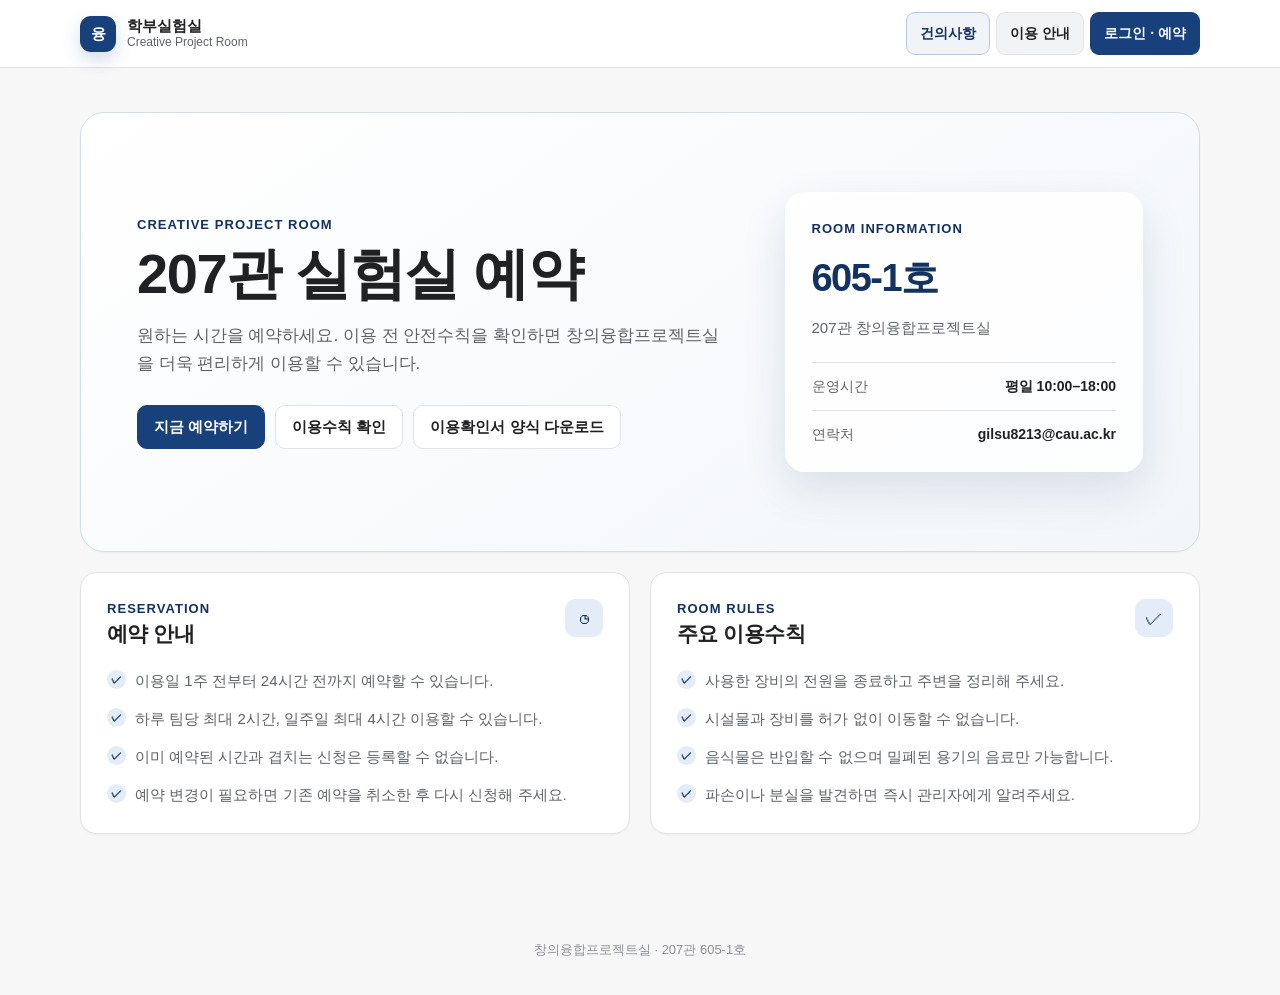
==== index.html @ c6a3b2b0 "Update index.html" ====
<!DOCTYPE html>
<html lang="ko">
<head>
  <meta charset="UTF-8">
  <meta name="viewport" content="width=device-width, initial-scale=1.0">
  <meta
    name="description"
    content="창의융합프로젝트실 이용 안내와 온라인 예약 서비스"
  >
  <title>창의융합프로젝트실</title>
  <link rel="stylesheet" href="./styles/style.css?v=20260811-graduate-room-selection">
</head>
<body>
  <header class="app-header">
    <a class="brand" href="./index.html" aria-label="학부실험실 홈">
      <span class="brand-mark" aria-hidden="true">융</span>
      <span class="brand-copy">
        <strong>학부실험실</strong>
        <small>Creative Project Room</small>
      </span>
    </a>

    <nav class="app-nav" aria-label="주요 메뉴">
      <a class="nav-suggestion" href="./suggestions.html">건의사항</a>
      <a href="./index.html" aria-current="page">이용 안내</a>
      <a class="nav-primary" href="./login.html">로그인 · 예약</a>
    </nav>
  </header>

  <main class="container">
    <section class="hero">
      <div class="hero-copy">
        <p class="eyebrow">Creative Project Room</p>
        <h1>207관 실험실 예약</h1>
        <p>
          원하는 시간을 예약하세요. 이용 전 안전수칙을 확인하면
          창의융합프로젝트실을 더욱 편리하게 이용할 수 있습니다.
        </p>

        <div class="hero-actions">
          <a class="button" href="./login.html">지금 예약하기</a>
          <a class="button button-secondary" href="#rules">이용수칙 확인</a>
          <a
            class="button button-secondary"
            href="./forms/창의융합프로젝트실_이용확인서.hwp"
            download="창의융합프로젝트실_이용확인서.hwp"
          >이용확인서 양식 다운로드</a>
        </div>
      </div>

      <aside class="room-panel" aria-label="호실 요약 정보">
        <p class="eyebrow">Room information</p>
        <div class="room-number">605-1호</div>
        <p class="muted">207관 창의융합프로젝트실</p>

        <div class="room-facts">
          <div class="room-fact">
            <span>운영시간</span>
            <strong>평일 10:00–18:00</strong>
          </div>
          <div class="room-fact">
            <span>연락처</span>
            <strong>gilsu8213@cau.ac.kr</strong>
          </div>
        </div>
      </aside>
    </section>

    <div class="info-grid" id="rules">
      <section class="card">
        <div class="card-header">
          <div>
            <p class="eyebrow">Reservation</p>
            <h2>예약 안내</h2>
          </div>
          <span class="icon-box" aria-hidden="true">◷</span>
        </div>

        <ul class="rule-list">
          <li>이용일 1주 전부터 24시간 전까지 예약할 수 있습니다.</li>
          <li>하루 팀당 최대 2시간, 일주일 최대 4시간 이용할 수 있습니다.</li>
          <li>이미 예약된 시간과 겹치는 신청은 등록할 수 없습니다.</li>
          <li>예약 변경이 필요하면 기존 예약을 취소한 후 다시 신청해 주세요.</li>
        </ul>
      </section>

      <section class="card">
        <div class="card-header">
          <div>
            <p class="eyebrow">Room rules</p>
            <h2>주요 이용수칙</h2>
          </div>
          <span class="icon-box" aria-hidden="true">✓</span>
        </div>

        <ul class="rule-list">
          <li>사용한 장비의 전원을 종료하고 주변을 정리해 주세요.</li>
          <li>시설물과 장비를 허가 없이 이동할 수 없습니다.</li>
          <li>음식물은 반입할 수 없으며 밀폐된 용기의 음료만 가능합니다.</li>
          <li>파손이나 분실을 발견하면 즉시 관리자에게 알려주세요.</li>
        </ul>
      </section>
    </div>
  </main>

  <footer class="footer-note">
    창의융합프로젝트실 · 207관 605-1호
  </footer>
</body>
</html>
---- styles/style.css ----
:root {
  color-scheme: light;
  --bg: #f7f7f8;
  --surface: #ffffff;
  --surface-soft: #f2f3f5;
  --surface-accent: #f0f4f9;
  --text: #202123;
  --text-soft: #5f6368;
  --text-faint: #8e9196;
  --border: #e2e3e5;
  --border-strong: #c9cbd0;
  --brand: #18407a;
  --brand-dark: #12325f;
  --brand-soft: #e3ecf7;
  --danger: #d92d20;
  --danger-dark: #b42318;
  --warning: #b54708;
  --warning-soft: #fff4e5;
  --success: #18407a;
  --success-soft: #e8eff7;
  --info: #175cd3;
  --info-soft: #eef4ff;
  --shadow-sm: 0 1px 2px rgba(16, 24, 40, 0.04);
  --shadow-md: 0 12px 32px rgba(16, 24, 40, 0.08);
  --radius-sm: 10px;
  --radius-md: 16px;
  --radius-lg: 24px;
}

* {
  box-sizing: border-box;
}

html {
  min-width: 320px;
  scroll-behavior: smooth;
}

body {
  min-height: 100vh;
  margin: 0;
  color: var(--text);
  background: var(--bg);
  font-family: Inter, Pretendard, -apple-system, BlinkMacSystemFont, "Segoe UI",
    Roboto, "Noto Sans KR", "Apple SD Gothic Neo", Arial, sans-serif;
  font-size: 15px;
  line-height: 1.6;
  -webkit-font-smoothing: antialiased;
}

a {
  color: inherit;
  text-decoration: none;
}

button,
input,
select,
textarea {
  font: inherit;
}

button,
.button {
  display: inline-flex;
  min-height: 44px;
  align-items: center;
  justify-content: center;
  gap: 8px;
  padding: 10px 16px;
  border: 1px solid var(--brand);
  border-radius: var(--radius-sm);
  color: #ffffff;
  background: var(--brand);
  font-weight: 700;
  line-height: 1.2;
  cursor: pointer;
  transition: background 160ms ease, border-color 160ms ease,
    box-shadow 160ms ease, transform 160ms ease;
}

button:hover,
.button:hover {
  border-color: var(--brand-dark);
  background: var(--brand-dark);
}

button:active,
.button:active {
  transform: translateY(1px);
}

button:focus-visible,
.button:focus-visible,
input:focus-visible,
select:focus-visible,
textarea:focus-visible,
a:focus-visible {
  outline: 3px solid rgba(24, 64, 122, 0.22);
  outline-offset: 2px;
}

button:disabled {
  opacity: 0.55;
  cursor: wait;
}

.button-secondary,
button.button-secondary,
.header-button {
  border-color: var(--border);
  color: var(--text);
  background: var(--surface);
}

.button-secondary:hover,
button.button-secondary:hover,
.header-button:hover {
  border-color: var(--border-strong);
  color: var(--text);
  background: var(--surface-soft);
}

.danger-button,
button.danger-button,
.cancel-button {
  border-color: #f0b4ae;
  color: var(--danger-dark);
  background: #fff5f4;
}

.danger-button:hover,
button.danger-button:hover,
.cancel-button:hover {
  border-color: var(--danger);
  color: #ffffff;
  background: var(--danger);
}

h1,
h2,
h3,
h4,
p {
  margin-top: 0;
}

h1,
h2,
h3,
h4 {
  letter-spacing: -0.025em;
  line-height: 1.3;
}

h1 {
  margin-bottom: 10px;
  font-size: clamp(28px, 4vw, 42px);
}

h2 {
  margin-bottom: 8px;
  font-size: 21px;
}

h3 {
  margin-bottom: 8px;
  font-size: 17px;
}

h4 {
  margin-bottom: 10px;
  font-size: 15px;
}

.muted {
  color: var(--text-soft);
}

.eyebrow {
  margin-bottom: 8px;
  color: var(--brand-dark);
  font-size: 13px;
  font-weight: 800;
  letter-spacing: 0.08em;
  text-transform: uppercase;
}

.container {
  width: min(1120px, calc(100% - 40px));
  margin: 0 auto;
  padding: 44px 0 72px;
}

.app-header {
  position: sticky;
  z-index: 30;
  top: 0;
  display: flex;
  min-height: 68px;
  align-items: center;
  justify-content: space-between;
  gap: 24px;
  padding: 12px max(24px, calc((100% - 1120px) / 2));
  border-bottom: 1px solid rgba(226, 227, 229, 0.9);
  background: rgba(255, 255, 255, 0.92);
  backdrop-filter: blur(14px);
}

.brand {
  display: inline-flex;
  min-width: 0;
  align-items: center;
  gap: 11px;
}

.brand-mark {
  display: inline-flex;
  width: 36px;
  height: 36px;
  flex: 0 0 36px;
  align-items: center;
  justify-content: center;
  border-radius: 11px;
  color: #ffffff;
  background: var(--brand);
  font-size: 15px;
  font-weight: 900;
  box-shadow: 0 8px 18px rgba(24, 64, 122, 0.18);
}

.brand-copy {
  display: grid;
  line-height: 1.25;
}

.brand-copy strong {
  overflow: hidden;
  font-size: 15px;
  text-overflow: ellipsis;
  white-space: nowrap;
}

.brand-copy small {
  color: var(--text-soft);
  font-size: 12px;
}

.app-nav {
  display: flex;
  align-items: center;
  gap: 6px;
}

.app-nav a,
.app-nav button {
  min-height: 40px;
  padding: 9px 13px;
  border: 1px solid transparent;
  border-radius: 9px;
  color: var(--text-soft);
  background: transparent;
  font-size: 14px;
  font-weight: 700;
}

.app-nav a:hover,
.app-nav button:hover,
.app-nav a[aria-current="page"] {
  border-color: var(--border);
  color: var(--text);
  background: var(--surface-soft);
}

.app-nav .nav-suggestion {
  border-color: #b8c8dc;
  color: var(--brand-dark);
  background: var(--surface-accent);
}

.app-nav .nav-suggestion:hover {
  border-color: var(--brand);
  color: #ffffff;
  background: var(--brand);
}

.app-nav .nav-primary {
  border-color: var(--brand);
  color: #ffffff;
  background: var(--brand);
}

.app-nav .nav-primary:hover {
  border-color: var(--brand-dark);
  color: #ffffff;
  background: var(--brand-dark);
}

.page-heading {
  display: flex;
  align-items: end;
  justify-content: space-between;
  gap: 24px;
  margin-bottom: 28px;
}

.page-heading h1 {
  margin-bottom: 7px;
}

.page-heading p {
  max-width: 680px;
  margin-bottom: 0;
  color: var(--text-soft);
}

.card {
  padding: 26px;
  border: 1px solid var(--border);
  border-radius: var(--radius-md);
  background: var(--surface);
  box-shadow: var(--shadow-sm);
}

.card + .card {
  margin-top: 20px;
}

.card-header {
  display: flex;
  align-items: start;
  justify-content: space-between;
  gap: 16px;
  margin-bottom: 22px;
}

.card-header h2,
.card-header p {
  margin-bottom: 0;
}

.icon-box {
  display: inline-flex;
  width: 38px;
  height: 38px;
  flex: 0 0 38px;
  align-items: center;
  justify-content: center;
  border-radius: 11px;
  color: var(--brand-dark);
  background: var(--brand-soft);
  font-size: 18px;
}

form {
  display: grid;
  gap: 18px;
}

.form-grid {
  display: grid;
  grid-template-columns: repeat(2, minmax(0, 1fr));
  gap: 18px;
}

.field,
label {
  display: grid;
  gap: 7px;
  color: #34363a;
  font-size: 14px;
  font-weight: 700;
}

.field-full {
  grid-column: 1 / -1;
}

input,
select,
textarea {
  width: 100%;
  min-height: 46px;
  padding: 11px 13px;
  border: 1px solid var(--border-strong);
  border-radius: var(--radius-sm);
  color: var(--text);
  background: var(--surface);
  font-size: 15px;
  font-weight: 400;
  outline: none;
  transition: border-color 160ms ease, box-shadow 160ms ease;
}

input::placeholder,
textarea::placeholder {
  color: #a0a3a8;
}

input:hover,
select:hover,
textarea:hover {
  border-color: #aeb1b7;
}

input:focus,
select:focus,
textarea:focus {
  border-color: var(--brand);
  box-shadow: 0 0 0 3px rgba(24, 64, 122, 0.12);
}

input[aria-invalid="true"],
textarea[aria-invalid="true"] {
  border-color: #dc2626;
  box-shadow: 0 0 0 3px rgba(220, 38, 38, 0.1);
}

.professor-name-input {
  display: flex;
  overflow: hidden;
  width: min(100%, 225px);
  min-width: 0;
  border: 1px solid var(--border-strong);
  border-radius: var(--radius-sm);
  background: var(--surface);
  transition: border-color 160ms ease, box-shadow 160ms ease;
}

.professor-name-input:hover {
  border-color: #aeb1b7;
}

.professor-name-input:focus-within {
  border-color: var(--brand);
  box-shadow: 0 0 0 3px rgba(24, 64, 122, 0.12);
}

.professor-name-input input {
  flex: 1 1 88px;
  width: 88px;
  min-width: 0;
  border: 0;
  border-radius: 0;
  box-shadow: none;
}

.professor-name-input input:hover,
.professor-name-input input:focus {
  border-color: transparent;
  box-shadow: none;
}

.professor-name-suffix {
  display: inline-flex;
  flex: 0 0 auto;
  align-items: center;
  padding: 0 14px;
  border-left: 1px solid var(--border);
  color: var(--text-soft);
  background: var(--surface-soft);
  font-size: 14px;
  font-weight: 700;
  user-select: none;
}

.professor-name-input:has(input[aria-invalid="true"]) {
  border-color: #dc2626;
  box-shadow: 0 0 0 3px rgba(220, 38, 38, 0.1);
}

button[aria-invalid="true"],
.checkbox-label input[aria-invalid="true"] {
  outline: 2px solid #dc2626;
  outline-offset: 2px;
}

textarea {
  min-height: 110px;
  resize: vertical;
}

input[type="file"] {
  min-height: auto;
  padding: 8px;
  background: var(--surface-soft);
}

input[type="file"]::file-selector-button {
  margin-right: 10px;
  padding: 7px 11px;
  border: 1px solid var(--border);
  border-radius: 8px;
  color: var(--text);
  background: var(--surface);
  font-weight: 700;
  cursor: pointer;
}

.checkbox-label {
  display: flex;
  align-items: flex-start;
  gap: 10px;
  padding: 13px 14px;
  border: 1px solid var(--border);
  border-radius: var(--radius-sm);
  color: var(--text-soft);
  background: var(--surface-soft);
  font-weight: 500;
}

.checkbox-label input {
  width: 18px;
  min-height: 18px;
  margin-top: 2px;
  accent-color: var(--brand);
}

.reservation-rules-notice {
  padding: 18px 20px;
  border: 1px solid #f1d3a8;
  border-radius: var(--radius-sm);
  background: #fffaf2;
}

.reservation-rules-heading {
  display: flex;
  align-items: flex-start;
  gap: 12px;
}

.reservation-rules-icon {
  display: inline-flex;
  width: 24px;
  height: 24px;
  flex: 0 0 24px;
  align-items: center;
  justify-content: center;
  border-radius: 50%;
  color: #ffffff;
  background: var(--warning);
  font-size: 14px;
  font-weight: 900;
  line-height: 1;
}

.reservation-rules-heading h3 {
  margin: 0;
  font-size: 16px;
}

.reservation-rules-heading p {
  margin: 2px 0 0;
  color: var(--text-soft);
  font-size: 13px;
}

.reservation-rules-list {
  display: grid;
  gap: 7px;
  margin: 14px 0 0;
  padding-left: 22px;
  color: var(--text-soft);
  font-size: 14px;
}

.reservation-rules-list li::marker {
  color: var(--warning);
}

.form-actions {
  display: flex;
  align-items: center;
  justify-content: flex-end;
  gap: 10px;
}

.form-actions button {
  min-width: 132px;
}

.headcount-fieldset {
  min-width: 0;
  margin: 0;
  padding: 0;
  border: 0;
}

.headcount-fieldset legend {
  padding: 0;
  color: #34363a;
  font-size: 14px;
  font-weight: 700;
}

.field-help {
  margin: 2px 0 0;
  color: var(--text-soft);
  font-size: 13px;
  font-weight: 400;
}

.reservation-calendar {
  position: relative;
}

.reservation-date-heading {
  display: flex;
  align-items: center;
  justify-content: flex-start;
  gap: 8px 16px;
  flex-wrap: wrap;
}

.calendar-status-legend {
  display: flex;
  align-items: center;
  gap: 12px;
  color: var(--text-soft);
  font-size: 11px;
  font-weight: 500;
}

.calendar-status-legend span {
  display: inline-flex;
  align-items: center;
  gap: 5px;
  white-space: nowrap;
}

.calendar-status-legend i {
  display: inline-block;
  width: 11px;
  height: 11px;
  border: 1px solid var(--border-strong);
  border-radius: 3px;
  background: #ffffff;
}

.calendar-status-legend i.selected {
  border-color: var(--brand);
  background: var(--brand);
}

.calendar-status-legend i.unavailable {
  border-color: #d7d9dc;
  background: #e8e9eb;
}

.calendar-input {
  display: flex;
  width: 100%;
  min-height: 46px;
  align-items: center;
  justify-content: space-between;
  padding: 11px 13px;
  border: 1px solid var(--border-strong);
  border-radius: var(--radius-sm);
  color: var(--text-faint) !important;
  background: #ffffff !important;
  box-shadow: none;
  font-size: 15px;
  font-weight: 400;
  text-align: left;
}

.calendar-input:hover,
.calendar-input[aria-expanded="true"] {
  border-color: var(--brand);
  color: var(--text) !important;
  background: #ffffff !important;
}

.calendar-input[aria-expanded="true"] {
  box-shadow: 0 0 0 3px rgba(24, 64, 122, 0.12);
}

.calendar-input.has-value,
.calendar-input.complete {
  color: var(--text) !important;
}

.room-fieldset {
  min-width: 0;
  margin: 0;
  padding: 0;
  border: 0;
}

.room-fieldset legend {
  padding: 0;
  color: #34363a;
  font-size: 14px;
  font-weight: 700;
}

.room-picker {
  display: grid;
  grid-template-columns: repeat(6, minmax(72px, 1fr));
  gap: 8px;
  margin-top: 8px;
}

.room-picker button {
  min-width: 0;
  min-height: 44px;
  padding: 9px 8px;
  border-color: var(--border-strong);
  color: var(--text-soft);
  background: var(--surface);
  font-size: 14px;
}

.room-picker button:hover {
  border-color: var(--brand);
  color: var(--brand-dark);
  background: var(--surface-accent);
}

.room-picker button.selected {
  border-color: var(--brand);
  color: #ffffff;
  background: var(--brand);
  box-shadow: 0 5px 14px rgba(24, 64, 122, 0.2);
}

.calendar-icon {
  display: block;
  width: 17px;
  height: 17px;
  flex: 0 0 17px;
  color: var(--text);
  fill: none;
  stroke: currentColor;
  stroke-linecap: round;
  stroke-linejoin: round;
  stroke-width: 1.8;
}

.calendar-popover {
  position: absolute;
  z-index: 40;
  top: calc(100% + 6px);
  left: 0;
  width: min(320px, calc(100vw - 56px));
  padding: 14px;
  border: 1px solid var(--border-strong);
  border-radius: 12px;
  background: #ffffff;
  box-shadow: var(--shadow-md);
}

.calendar-popover[hidden] {
  display: none;
}

.calendar-header {
  display: grid;
  grid-template-columns: 34px minmax(0, 1fr) 34px;
  align-items: center;
  gap: 8px;
  margin-bottom: 10px;
}

.calendar-header strong {
  color: var(--text);
  text-align: center;
  font-size: 14px;
}

.calendar-header button {
  min-width: 34px;
  min-height: 34px;
  padding: 0;
  border-color: transparent;
  color: var(--text) !important;
  background: #ffffff !important;
  box-shadow: none;
  font-size: 22px;
}

.calendar-header button:not(:disabled):hover {
  border-color: var(--border);
  background: var(--surface-soft) !important;
}

.calendar-header button:disabled {
  color: #c3c5c9 !important;
  background: #ffffff !important;
  cursor: not-allowed;
  opacity: 1;
}

.calendar-weekdays,
.calendar-days {
  display: grid;
  grid-template-columns: repeat(7, minmax(0, 1fr));
  gap: 4px;
}

.calendar-weekdays {
  margin-bottom: 5px;
}

.calendar-weekdays span {
  color: var(--text-soft);
  text-align: center;
  font-size: 12px;
  font-weight: 700;
}

.calendar-weekdays span:first-child,
.calendar-weekdays span:last-child {
  color: #9a9da2;
}

.calendar-day,
.calendar-day-empty {
  min-width: 0;
  min-height: 34px;
}

.calendar-day {
  padding: 0;
  border-color: transparent;
  border-radius: 8px;
  color: var(--text) !important;
  background: #ffffff !important;
  box-shadow: none;
  font-size: 13px;
  font-weight: 600;
}

.calendar-day:not(:disabled):hover {
  border-color: var(--brand);
  color: var(--brand-dark) !important;
  background: var(--surface-accent) !important;
}

.calendar-day.selected,
.calendar-day.in-range {
  border-color: var(--brand);
  color: #ffffff !important;
  background: var(--brand) !important;
}

.calendar-day.range-start,
.calendar-day.range-end {
  border-color: var(--brand-dark);
  box-shadow: inset 0 0 0 1px rgba(255, 255, 255, 0.72);
}

.calendar-day:disabled,
.calendar-day.weekend,
.calendar-day.outside-range {
  border-color: transparent;
  color: #a9acb1 !important;
  background: #eceef0 !important;
  cursor: not-allowed;
  opacity: 1;
  transform: none;
}

.headcount-picker {
  display: grid;
  grid-template-columns: repeat(10, minmax(48px, 1fr));
  gap: 8px;
  margin-top: 8px;
}

.headcount-picker button {
  min-width: 0;
  min-height: 44px;
  padding: 9px 6px;
  border-color: var(--border-strong);
  color: var(--text-soft);
  background: var(--surface);
  font-size: 14px;
}

.headcount-picker button:hover {
  border-color: var(--brand);
  color: var(--brand-dark);
  background: var(--surface-accent);
}

.headcount-picker button.selected {
  border-color: var(--brand);
  color: #ffffff;
  background: var(--brand);
  box-shadow: 0 5px 14px rgba(24, 64, 122, 0.2);
}

.participants-section {
  padding: 20px;
  border: 1px solid #d3deeb;
  border-radius: 14px;
  background: #f7f9fc;
}

.participants-section[hidden] {
  display: none;
}

.participants-heading {
  display: flex;
  align-items: flex-start;
  justify-content: space-between;
  gap: 16px;
}

.participants-heading h3,
.participants-heading p {
  margin-bottom: 0;
}

.participant-fields {
  display: grid;
  gap: 12px;
  margin-top: 16px;
}

.participant-card {
  display: grid;
  grid-template-columns: 46px minmax(0, 1fr);
  align-items: center;
  gap: 14px;
  padding: 15px;
  border: 1px solid var(--border);
  border-radius: 12px;
  background: var(--surface);
}

.participant-number {
  display: inline-flex;
  width: 40px;
  height: 40px;
  align-items: center;
  justify-content: center;
  border-radius: 50%;
  color: var(--brand-dark);
  background: var(--brand-soft);
  font-size: 13px;
  font-weight: 900;
}

.participant-primary-info {
  display: grid;
  grid-template-columns: repeat(3, minmax(0, 1fr));
  gap: 8px 18px;
}

.participant-primary-info span {
  display: block;
  color: var(--text-faint);
  font-size: 12px;
}

.participant-primary-info strong {
  display: block;
  color: var(--text);
  font-size: 14px;
}

.participant-inputs {
  display: grid;
  grid-template-columns: repeat(3, minmax(0, 1fr));
  gap: 12px;
}

.participant-inputs label {
  font-size: 13px;
}

.participant-inputs input {
  min-height: 42px;
  font-size: 14px;
}

.time-slot-fieldset {
  min-width: 0;
  margin: 0;
  padding: 0;
  border: 0;
}

.time-slot-fieldset legend {
  padding: 0;
  color: #34363a;
  font-size: 14px;
  font-weight: 700;
}

.time-slot-legend {
  display: flex;
  flex-wrap: wrap;
  gap: 14px;
  margin: 12px 0;
  color: var(--text-soft);
  font-size: 12px;
  font-weight: 500;
}

.time-slot-legend span {
  display: inline-flex;
  align-items: center;
  gap: 6px;
}

.time-slot-legend i {
  display: inline-block;
  width: 11px;
  height: 11px;
  border: 1px solid var(--border-strong);
  border-radius: 3px;
  background: var(--surface);
}

.time-slot-legend i.selected {
  border-color: var(--brand);
  background: var(--brand);
}

.time-slot-legend i.unavailable {
  border-color: #d0d2d6;
  background: #dfe1e4;
}

.reservation-date-fieldset {
  min-width: 0;
  margin: 0;
  padding: 0;
  border: 0;
}

.reservation-date-fieldset legend {
  padding: 0;
  color: #34363a;
  font-size: 14px;
  font-weight: 700;
}

.reservation-date-picker {
  display: grid;
  grid-template-columns: repeat(7, minmax(72px, 1fr));
  gap: 8px;
  margin-top: 8px;
}

.time-choice-columns {
  display: grid;
  grid-template-columns: repeat(2, minmax(0, 1fr));
  gap: 20px;
}

.time-choice-group {
  min-width: 0;
}

.time-choice-group h3 {
  margin: 0;
  color: var(--text);
  font-size: 14px;
  font-weight: 800;
}

.time-choice-picker {
  display: grid;
  grid-template-columns: repeat(4, minmax(48px, 1fr));
  gap: 8px;
  margin-top: 8px;
}

.reservation-date-picker button,
.time-choice-picker button {
  min-width: 0;
  min-height: 44px;
  padding: 9px 6px;
  border-color: var(--border-strong);
  color: var(--text-soft) !important;
  background: #ffffff !important;
  font-size: 14px;
}

.reservation-date-picker button span,
.time-choice-picker button span {
  font-size: 14px;
  font-weight: 700;
  white-space: nowrap;
}

.reservation-date-picker button small {
  display: block;
  margin-top: 2px;
  color: var(--text-faint);
  font-size: 11px;
  font-weight: 500;
}

.reservation-date-picker button:not(:disabled):hover,
.time-choice-picker button:not(:disabled):hover {
  border-color: var(--brand);
  color: var(--brand-dark) !important;
  background: var(--surface-accent) !important;
}

.reservation-date-picker button.selected,
.time-choice-picker button.selected {
  border-color: var(--brand);
  color: #ffffff !important;
  background: var(--brand) !important;
  box-shadow: 0 5px 14px rgba(24, 64, 122, 0.2);
}

.reservation-date-picker button.selected small {
  color: rgba(255, 255, 255, 0.82);
}

.reservation-date-picker button:disabled,
.time-choice-picker button:disabled {
  border-color: #d7d9dc;
  color: #8b8e93 !important;
  background: #e8e9eb !important;
  box-shadow: none;
  cursor: not-allowed;
  opacity: 1;
  transform: none;
}

.reservation-date-picker button:disabled small {
  color: #92959a;
}

.final-time-summary {
  display: flex;
  align-items: center;
  justify-content: space-between;
  gap: 16px;
  margin-top: 16px;
  padding: 13px 15px;
  border: 1px solid var(--border);
  border-radius: 10px;
  color: var(--text-soft);
  background: var(--surface-soft);
  font-size: 14px;
}

.final-time-summary strong {
  color: var(--text);
  text-align: right;
}

.final-time-summary.complete {
  border-color: #bccbdd;
  background: var(--brand-soft);
}

.final-time-summary.complete strong {
  color: var(--brand-dark);
}

.time-slot-message {
  min-height: 22px;
  margin: 10px 0 0;
  color: var(--text-soft);
  font-size: 13px;
  font-weight: 500;
}

.time-slot-message.success {
  color: var(--success);
}

.time-slot-message.error {
  color: var(--danger-dark);
}

.form-message,
[id$="-message"] {
  min-height: 24px;
  margin: 14px 0 0;
  color: var(--text-soft);
  font-size: 14px;
}

.form-message.success,
[id$="-message"].success {
  color: var(--success);
}

.form-message.error,
[id$="-message"].error,
.error-message {
  color: var(--danger-dark);
}

.message {
  padding: 13px 15px;
  margin-bottom: 20px;
  border: 1px solid #c7d7fe;
  border-radius: var(--radius-sm);
  color: var(--info);
  background: var(--info-soft);
}

.message:empty {
  display: none;
}

.message.error-message {
  border-color: #fecdca;
  background: #fff4f3;
}

/* Login */
.auth-page {
  display: grid;
  min-height: 100vh;
  place-items: center;
  padding: 28px;
  background:
    radial-gradient(circle at 15% 15%, rgba(24, 64, 122, 0.11), transparent 28%),
    radial-gradient(circle at 85% 85%, rgba(24, 64, 122, 0.08), transparent 30%),
    var(--bg);
}

.auth-shell {
  display: grid;
  width: min(960px, 100%);
  min-height: 660px;
  grid-template-columns: minmax(0, 0.92fr) minmax(420px, 1.08fr);
  overflow: hidden;
  border: 1px solid var(--border);
  border-radius: var(--radius-lg);
  background: var(--surface);
  box-shadow: var(--shadow-md);
}

.auth-intro {
  display: flex;
  flex-direction: column;
  justify-content: space-between;
  padding: 44px;
  color: #ffffff;
  background: linear-gradient(145deg, #12325f, #18407a 62%, #3d6fa8);
}

.auth-intro .brand-mark {
  color: var(--brand-dark);
  background: #ffffff;
}

.auth-intro .brand-copy small {
  color: rgba(255, 255, 255, 0.76);
}

.auth-intro-copy h1 {
  max-width: 420px;
  margin-bottom: 16px;
  font-size: clamp(30px, 4vw, 44px);
}

.auth-intro-copy p {
  max-width: 410px;
  margin-bottom: 0;
  color: rgba(255, 255, 255, 0.82);
  font-size: 16px;
}

.auth-note {
  margin-bottom: 0;
  color: rgba(255, 255, 255, 0.76);
  font-size: 13px;
}

.auth-card {
  display: flex;
  min-width: 0;
  flex-direction: column;
  justify-content: center;
  padding: 44px;
}

.auth-tabs {
  display: grid;
  grid-template-columns: repeat(2, 1fr);
  gap: 4px;
  margin-bottom: 28px;
  padding: 4px;
  border-radius: 12px;
  background: var(--surface-soft);
}

.auth-tab {
  min-height: 40px;
  border-color: transparent;
  color: var(--text-soft);
  background: transparent;
}

.auth-tab:hover {
  border-color: transparent;
  color: var(--text);
  background: rgba(255, 255, 255, 0.7);
}

.auth-tab.active {
  border-color: var(--border);
  color: var(--text);
  background: var(--surface);
  box-shadow: var(--shadow-sm);
}

.auth-panel[hidden] {
  display: none;
}

.auth-panel h2 {
  margin-bottom: 5px;
  font-size: 25px;
}

.auth-panel > p {
  margin-bottom: 24px;
  color: var(--text-soft);
}

.auth-panel form button[type="submit"] {
  width: 100%;
  margin-top: 4px;
}

/* Home */
.hero {
  display: grid;
  min-height: 440px;
  grid-template-columns: minmax(0, 1.25fr) minmax(300px, 0.75fr);
  align-items: center;
  gap: 50px;
  padding: 56px;
  overflow: hidden;
  border: 1px solid #d3deeb;
  border-radius: var(--radius-lg);
  background: linear-gradient(145deg, #ffffff 0%, #f2f6fa 100%);
  box-shadow: var(--shadow-sm);
}

.hero h1 {
  max-width: none;
  margin-bottom: 18px;
  font-size: clamp(36px, 5.3vw, 56px);
  line-height: 1.08;
  white-space: nowrap;
}

.hero-copy > p:not(.eyebrow) {
  max-width: 620px;
  margin-bottom: 28px;
  color: var(--text-soft);
  font-size: 17px;
}

.hero-actions {
  display: flex;
  flex-wrap: wrap;
  gap: 10px;
}

.room-panel {
  padding: 26px;
  border: 1px solid rgba(255, 255, 255, 0.9);
  border-radius: 20px;
  background: rgba(255, 255, 255, 0.82);
  box-shadow: 0 18px 45px rgba(18, 50, 95, 0.12);
}

.room-panel .room-number {
  margin-bottom: 8px;
  color: var(--brand-dark);
  font-size: 38px;
  font-weight: 900;
  letter-spacing: -0.04em;
}

.room-facts {
  display: grid;
  gap: 12px;
  margin-top: 22px;
}

.room-fact {
  display: flex;
  align-items: center;
  justify-content: space-between;
  gap: 16px;
  padding-top: 12px;
  border-top: 1px solid var(--border);
  color: var(--text-soft);
  font-size: 14px;
}

.room-fact strong {
  color: var(--text);
}

.info-grid {
  display: grid;
  grid-template-columns: repeat(2, minmax(0, 1fr));
  gap: 20px;
  margin-top: 20px;
}

.info-grid > .card {
  height: 100%;
}

.info-grid > .card + .card {
  margin-top: 0;
}

.rule-list {
  display: grid;
  gap: 14px;
  margin: 22px 0 0;
  padding: 0;
  list-style: none;
}

.rule-list li {
  position: relative;
  padding-left: 28px;
  color: var(--text-soft);
}

.rule-list li::before {
  position: absolute;
  top: 1px;
  left: 0;
  display: inline-flex;
  width: 19px;
  height: 19px;
  align-items: center;
  justify-content: center;
  border-radius: 50%;
  color: var(--brand-dark);
  background: var(--brand-soft);
  content: "✓";
  font-size: 11px;
  font-weight: 900;
}

/* Reservation */
.reservation-layout {
  display: grid;
  grid-template-columns: minmax(0, 1fr);
  align-items: start;
}

.sidebar-stack {
  position: sticky;
  top: 92px;
}

.sidebar-stack .card {
  padding: 22px;
}

.sidebar-stack form {
  gap: 12px;
}

.sidebar-stack button {
  width: 100%;
}

#booked-slots {
  display: grid;
  gap: 10px;
  margin-top: 16px;
}

#booked-slots > p,
.booked-slot {
  margin: 0;
  padding: 11px 12px;
  border: 1px solid var(--border);
  border-radius: 10px;
  color: var(--text-soft);
  background: var(--surface-soft);
  font-size: 13px;
}

.booked-slot strong,
.booked-slot span {
  display: block;
}

.booked-slot strong {
  color: var(--text);
}

.form-card {
  padding: 32px;
}

/* My reservations */
#reservation-list {
  display: grid;
  gap: 20px;
}

#reservation-list .card + .card {
  margin-top: 0;
}

.reservation-card {
  padding: 28px;
}

.reservation-heading {
  display: flex;
  align-items: flex-start;
  justify-content: space-between;
  gap: 16px;
  padding-bottom: 18px;
  border-bottom: 1px solid var(--border);
}

.reservation-heading h2,
.reservation-heading h3,
.reservation-heading p {
  margin-bottom: 0;
}

.reservation-status-group {
  display: flex;
  flex-wrap: wrap;
  justify-content: flex-end;
  gap: 7px;
}

.reservation-meta {
  display: grid;
  grid-template-columns: repeat(4, minmax(0, 1fr));
  gap: 12px;
  margin: 18px 0;
}

.meta-item {
  padding: 13px;
  border-radius: 11px;
  background: var(--surface-soft);
}

.meta-item span {
  display: block;
  margin-bottom: 3px;
  color: var(--text-faint);
  font-size: 12px;
}

.meta-item strong {
  display: block;
  overflow-wrap: anywhere;
  font-size: 14px;
}

.workflow-grid {
  display: grid;
  grid-template-columns: repeat(3, minmax(0, 1fr));
  gap: 14px;
  margin-top: 22px;
}

.workflow-panel {
  padding: 18px;
  border: 1px solid var(--border);
  border-radius: 13px;
  background: #fcfcfd;
}

.workflow-panel h3 {
  margin-bottom: 4px;
}

.workflow-panel > p {
  margin-bottom: 14px;
  color: var(--text-soft);
  font-size: 13px;
}

.workflow-panel form {
  gap: 10px;
}

.workflow-panel input,
.workflow-panel textarea {
  min-height: 42px;
  font-size: 14px;
}

.workflow-panel textarea {
  min-height: 75px;
}

.workflow-panel button {
  width: 100%;
}

.participant-upload-list {
  display: grid;
  gap: 10px;
  margin-top: 12px;
}

.participant-upload-row {
  display: grid;
  gap: 10px;
  padding: 12px;
  border: 1px solid var(--border);
  border-radius: 10px;
  background: var(--surface);
}

.participant-upload-name {
  display: flex;
  align-items: center;
  justify-content: space-between;
  gap: 10px;
}

.participant-upload-name span {
  color: var(--text-soft);
  font-size: 12px;
}

.participant-upload-row form {
  gap: 8px;
}

.workflow-state-note,
.workflow-status-description,
.workflow-review-note {
  display: block;
  padding: 10px 11px;
  border-radius: 9px;
  color: var(--text-soft);
  background: var(--surface-soft);
  font-size: 12px;
}

.workflow-review-note {
  color: var(--danger-dark);
  background: #fff4f3;
}

.reservation-actions {
  display: flex;
  justify-content: flex-end;
}

/* Suggestions */
.suggestion-layout {
  display: grid;
  grid-template-columns: minmax(280px, 0.8fr) minmax(0, 1.45fr);
  align-items: start;
  gap: 20px;
}

.suggestion-form-card {
  position: sticky;
  top: 92px;
}

.suggestion-form-card textarea {
  min-height: 210px;
}

.suggestion-form-card .optional {
  color: var(--text-faint);
  font-size: 12px;
  font-weight: 600;
}

.suggestion-login-prompt {
  display: grid;
  justify-items: start;
  gap: 8px;
  padding: 20px;
  border: 1px solid #d3deeb;
  border-radius: 13px;
  background: var(--surface-accent);
}

.suggestion-login-prompt[hidden] {
  display: none;
}

.suggestion-login-prompt p {
  margin: 0 0 8px;
  color: var(--text-soft);
  font-size: 13px;
}

.suggestion-list-card {
  min-width: 0;
}

.suggestion-list-heading {
  display: flex;
  align-items: flex-start;
  justify-content: space-between;
  gap: 18px;
  padding-bottom: 20px;
  border-bottom: 1px solid var(--border);
}

.suggestion-list-heading h2,
.suggestion-list-heading p {
  margin-bottom: 0;
}

.suggestion-list-actions {
  display: flex;
  align-items: center;
  gap: 8px;
}

.suggestion-refresh-button {
  min-height: 36px;
  padding: 7px 11px;
  font-size: 12px;
}

.suggestion-list {
  display: grid;
  gap: 12px;
  padding-top: 20px;
}

.suggestion-post {
  padding: 20px;
  border: 1px solid var(--border);
  border-radius: 13px;
  background: var(--surface);
  transition: border-color 160ms ease, box-shadow 160ms ease;
}

.suggestion-post:hover {
  border-color: #cad6e4;
  box-shadow: var(--shadow-sm);
}

.suggestion-post-header {
  display: flex;
  align-items: flex-start;
  justify-content: space-between;
  gap: 14px;
}

.suggestion-post-header h3 {
  overflow-wrap: anywhere;
  margin-bottom: 5px;
  font-size: 17px;
}

.suggestion-post-header p {
  display: flex;
  flex-wrap: wrap;
  gap: 5px;
  margin: 0;
  color: var(--text-faint);
  font-size: 12px;
}

.suggestion-owner-badge {
  padding: 1px 6px;
  border-radius: 999px;
  color: var(--brand-dark);
  background: var(--brand-soft);
  font-weight: 800;
}

.suggestion-image-preview,
.suggestion-post-images {
  display: grid;
  grid-template-columns: repeat(3, minmax(0, 1fr));
  gap: 9px;
}

.suggestion-image-preview[hidden] {
  display: none;
}

.suggestion-image-preview {
  margin-bottom: 18px;
}

.suggestion-image-preview-item {
  min-width: 0;
  margin: 0;
}

.suggestion-image-preview-item img,
.suggestion-post-images img {
  display: block;
  width: 100%;
  aspect-ratio: 4 / 3;
  border: 1px solid var(--border);
  border-radius: 9px;
  background: var(--surface-soft);
  object-fit: cover;
}

.suggestion-image-preview-item figcaption {
  overflow: hidden;
  margin-top: 5px;
  color: var(--text-faint);
  font-size: 11px;
  text-overflow: ellipsis;
  white-space: nowrap;
}

.suggestion-post-images {
  margin-top: 12px;
}

.suggestion-post-images a {
  overflow: hidden;
  border-radius: 9px;
}

.suggestion-post-images a:hover img {
  border-color: var(--brand);
  filter: brightness(0.96);
}

.suggestion-image-error {
  margin: 12px 0 0;
  padding: 10px 12px;
  border-radius: 9px;
  color: var(--danger-dark);
  background: #fff4f3;
  font-size: 12px;
}

.suggestion-post-content {
  overflow-wrap: anywhere;
  margin: 16px 0 0;
  padding-top: 16px;
  border-top: 1px solid var(--border);
  color: var(--text-soft);
  line-height: 1.75;
  white-space: pre-wrap;
}

.suggestion-post-private {
  display: flex;
  align-items: center;
  gap: 7px;
  margin: 16px 0 0;
  padding: 13px 14px;
  border-top: 1px solid var(--border);
  border-radius: 0 0 9px 9px;
  color: var(--text-faint);
  background: var(--surface-soft);
  font-size: 13px;
  font-weight: 600;
}

.suggestion-delete-button {
  min-height: 34px;
  padding: 6px 10px;
  border-color: #f0b4ae;
  color: var(--danger-dark);
  background: #fff5f4;
  font-size: 12px;
}

.suggestion-delete-button:hover {
  border-color: var(--danger);
  color: #ffffff;
  background: var(--danger);
}

.suggestion-empty {
  display: grid;
  justify-items: center;
  gap: 5px;
  padding: 48px 20px;
  border: 1px dashed var(--border-strong);
  border-radius: 13px;
  color: var(--text-soft);
  background: var(--surface-soft);
  text-align: center;
}

.suggestion-empty > span {
  display: inline-flex;
  width: 42px;
  height: 42px;
  align-items: center;
  justify-content: center;
  margin-bottom: 5px;
  border-radius: 50%;
  color: var(--brand-dark);
  background: var(--brand-soft);
  font-size: 20px;
}

.suggestion-empty strong {
  color: var(--text);
}

.suggestion-empty p {
  margin: 0;
  font-size: 13px;
}

.suggestion-empty.is-error {
  border-color: #f0b4ae;
  color: var(--danger-dark);
  background: #fff5f4;
}

/* Admin */
.admin-calendar-card {
  overflow: hidden;
  padding: 0;
}

.admin-calendar-toolbar {
  display: flex;
  align-items: flex-end;
  justify-content: space-between;
  gap: 24px;
  padding: 26px;
  border-bottom: 1px solid var(--border);
}

.admin-calendar-toolbar h2,
.admin-calendar-toolbar p {
  margin-bottom: 0;
}

.admin-calendar-actions {
  display: flex;
  flex-wrap: wrap;
  align-items: center;
  justify-content: flex-end;
  gap: 10px;
}

.admin-calendar-actions > button,
.admin-calendar-navigation button {
  min-height: 40px;
  border-color: var(--border);
  color: var(--text);
  background: var(--surface);
}

.admin-calendar-actions > button:hover,
.admin-calendar-navigation button:hover {
  border-color: var(--border-strong);
  background: var(--surface-soft);
}

.admin-calendar-legend {
  display: inline-flex;
  align-items: center;
  gap: 7px;
  margin-right: 4px;
  color: var(--text-soft);
  font-size: 13px;
  font-weight: 700;
}

.admin-calendar-legend i {
  width: 9px;
  height: 9px;
  border-radius: 50%;
  background: var(--danger);
}

.admin-calendar-navigation {
  display: grid;
  grid-template-columns: 40px minmax(138px, auto) 40px;
  align-items: center;
  gap: 6px;
}

.admin-calendar-navigation button {
  padding: 8px;
  font-size: 22px;
}

.admin-calendar-navigation strong {
  text-align: center;
  font-size: 17px;
  white-space: nowrap;
}

.admin-calendar-scroll {
  width: 100%;
  overflow-x: auto;
}

.admin-calendar-grid {
  display: grid;
  min-width: 910px;
  grid-template-columns: repeat(7, minmax(130px, 1fr));
  background: var(--border);
  gap: 1px;
}

.admin-calendar-weekday {
  padding: 11px 8px;
  color: var(--text-soft);
  background: var(--surface-soft);
  text-align: center;
  font-size: 13px;
  font-weight: 800;
}

.admin-calendar-weekday.is-sunday {
  color: var(--danger);
}

.admin-calendar-weekday.is-saturday {
  color: var(--info);
}

.admin-calendar-day {
  min-width: 0;
  min-height: 170px;
  padding: 12px;
  background: var(--surface);
}

.admin-calendar-day.is-outside-month,
.admin-calendar-day.is-weekend {
  background: #fafafa;
}

.admin-calendar-day.is-today {
  box-shadow: inset 0 0 0 2px var(--brand);
}

.admin-calendar-date {
  display: flex;
  min-height: 27px;
  align-items: center;
  justify-content: space-between;
  gap: 8px;
  margin-bottom: 8px;
  font-size: 14px;
  font-weight: 850;
}

.admin-calendar-date small {
  padding: 2px 7px;
  border-radius: 999px;
  color: var(--brand-dark);
  background: var(--brand-soft);
  font-size: 10px;
}

.admin-calendar-day.is-weekend .admin-calendar-date {
  color: var(--text-faint);
}

.calendar-reservation-list {
  display: grid;
  gap: 7px;
}

.calendar-reservation-item {
  display: grid;
  width: 100%;
  min-height: 0;
  min-width: 0;
  align-items: stretch;
  justify-content: stretch;
  gap: 2px;
  padding: 8px 9px;
  border: 1px solid #d3deeb;
  border-left: 3px solid var(--brand);
  border-radius: 8px;
  color: var(--text);
  background: var(--surface-accent);
  text-align: left;
}

.calendar-reservation-item:hover {
  border-color: #a8bed8;
  border-left-color: var(--brand-dark);
  color: var(--text);
  background: #e7eef6;
  box-shadow: var(--shadow-sm);
  transform: translateY(-1px);
}

.calendar-reservation-item:active {
  transform: translateY(0);
}

.calendar-reservation-name {
  overflow: hidden;
  color: var(--text);
  font-size: 13px;
  text-overflow: ellipsis;
  white-space: nowrap;
}

.calendar-reservation-time {
  display: flex;
  flex-wrap: wrap;
  align-items: center;
  gap: 4px;
  color: var(--text-soft);
  font-size: 12px;
  font-variant-numeric: tabular-nums;
}

.calendar-start-time {
  color: var(--danger);
  font-weight: 900;
}

.calendar-reservation-more {
  margin-top: 2px;
  color: var(--brand-dark);
  font-size: 10px;
  font-weight: 800;
}

.calendar-approval-status {
  width: max-content;
  margin-top: 3px;
  padding: 2px 7px;
  border-radius: 999px;
  font-size: 10px;
  font-weight: 800;
}

.modal-open {
  overflow: hidden;
}

.admin-reservation-dialog {
  width: min(820px, calc(100% - 32px));
  max-width: none;
  max-height: min(88vh, 900px);
  padding: 0;
  border: 0;
  border-radius: var(--radius-md);
  background: transparent;
  box-shadow: var(--shadow-md);
}

.admin-reservation-dialog::backdrop {
  background: rgba(32, 33, 35, 0.48);
  backdrop-filter: blur(3px);
}

.admin-dialog-panel {
  overflow: hidden;
  border: 1px solid var(--border);
  border-radius: var(--radius-md);
  background: var(--surface);
}

.admin-dialog-header {
  position: sticky;
  z-index: 1;
  top: 0;
  display: flex;
  align-items: flex-start;
  justify-content: space-between;
  gap: 20px;
  padding: 22px 24px;
  border-bottom: 1px solid var(--border);
  background: rgba(255, 255, 255, 0.96);
  backdrop-filter: blur(10px);
}

.admin-dialog-header h2,
.admin-dialog-header p {
  margin-bottom: 0;
}

.admin-dialog-close {
  width: 38px;
  min-width: 38px;
  min-height: 38px;
  padding: 0;
  border-color: var(--border);
  border-radius: 50%;
  color: var(--text-soft);
  background: var(--surface-soft);
  font-size: 26px;
  font-weight: 400;
  line-height: 1;
}

.admin-dialog-close:hover {
  border-color: var(--border-strong);
  color: var(--text);
  background: var(--surface-soft);
}

.admin-dialog-content {
  overflow-y: auto;
  max-height: calc(min(88vh, 900px) - 91px);
  padding: 24px;
}

.admin-detail-summary {
  display: flex;
  align-items: flex-start;
  justify-content: space-between;
  gap: 20px;
  padding: 20px;
  border: 1px solid #d3deeb;
  border-radius: 13px;
  background: var(--surface-accent);
}

.admin-detail-summary > div {
  display: grid;
  gap: 4px;
}

.admin-detail-summary strong {
  display: flex;
  flex-wrap: wrap;
  align-items: center;
  gap: 6px;
  font-size: 24px;
  font-variant-numeric: tabular-nums;
}

.admin-detail-summary small {
  color: var(--text-soft);
  font-size: 13px;
}

.admin-detail-date {
  color: var(--brand-dark);
  font-size: 13px;
  font-weight: 800;
}

.admin-detail-section {
  padding-top: 24px;
}

.admin-detail-section + .admin-detail-section {
  margin-top: 24px;
  border-top: 1px solid var(--border);
}

.admin-detail-section h3 {
  margin-bottom: 14px;
}

.admin-detail-section-heading {
  display: flex;
  align-items: center;
  justify-content: space-between;
  gap: 12px;
}

.admin-detail-section-heading > span {
  color: var(--text-soft);
  font-size: 13px;
  font-weight: 700;
}

.admin-upload-status-grid {
  display: grid;
  grid-template-columns: repeat(2, minmax(0, 1fr));
  gap: 12px;
}

.admin-upload-status-card {
  display: grid;
  gap: 9px;
  min-width: 0;
  padding: 16px;
  border: 1px solid var(--border);
  border-radius: 11px;
  background: var(--surface-soft);
}

.admin-upload-status-heading {
  display: flex;
  align-items: center;
  justify-content: space-between;
  gap: 10px;
}

.admin-upload-status-heading > span:first-child {
  color: var(--text-soft);
  font-size: 13px;
  font-weight: 800;
}

.admin-upload-status-card > strong {
  color: var(--text);
  font-size: 19px;
  font-variant-numeric: tabular-nums;
}

.admin-upload-status-card > small {
  color: var(--text-soft);
  font-size: 12px;
  line-height: 1.6;
}

.admin-upload-status-actions {
  display: flex;
  align-items: center;
  justify-content: flex-end;
  margin-top: 3px;
}

.admin-upload-status-actions button {
  min-height: 36px;
  padding: 7px 11px;
  font-size: 12px;
}

.document-status-pair {
  display: grid;
  grid-template-columns: repeat(2, minmax(0, 1fr));
  gap: 9px;
  margin: 12px 0;
}

.document-status-item {
  display: grid;
  gap: 5px;
  min-width: 0;
  padding: 11px 12px;
  border: 1px solid var(--border);
  border-radius: 9px;
  background: var(--surface-soft);
}

.document-status-item > span {
  color: var(--text-faint);
  font-size: 11px;
  font-weight: 700;
}

.document-status-item > strong {
  color: var(--text);
  font-size: 13px;
}

.admin-report-status-pair {
  margin-bottom: 14px;
}

.admin-detail-grid {
  display: grid;
  grid-template-columns: repeat(2, minmax(0, 1fr));
  gap: 12px;
  margin: 0;
}

.admin-detail-item {
  min-width: 0;
  padding: 13px 14px;
  border-radius: 10px;
  background: var(--surface-soft);
}

.admin-detail-item.is-full {
  grid-column: 1 / -1;
}

.admin-detail-item dt {
  margin-bottom: 3px;
  color: var(--text-faint);
  font-size: 12px;
  font-weight: 700;
}

.admin-detail-item dd {
  overflow-wrap: anywhere;
  margin: 0;
  color: var(--text);
  font-weight: 700;
  white-space: pre-wrap;
}

.admin-detail-empty {
  margin: 0;
  padding: 18px;
  border-radius: 10px;
  color: var(--text-soft);
  background: var(--surface-soft);
  text-align: center;
}

.admin-review-note {
  margin: 12px 0 0;
  padding: 11px 12px;
  border-radius: 10px;
  color: var(--text-soft);
  background: var(--surface-soft);
  font-size: 13px;
}

.admin-document-actions {
  display: flex;
  flex-wrap: wrap;
  align-items: center;
  gap: 7px;
}

.admin-download-button {
  min-height: 32px;
  padding: 6px 9px;
  font-size: 11px;
}

.admin-certificate-note {
  flex-basis: 100%;
  color: var(--danger-dark);
  font-size: 11px;
}

.admin-report-panel {
  display: grid;
  gap: 14px;
}

.admin-document-toolbar {
  display: flex;
  flex-wrap: wrap;
  justify-content: flex-end;
  gap: 8px;
}

.admin-document-toolbar button {
  min-height: 38px;
  padding: 8px 12px;
  font-size: 13px;
}

.admin-participant-table-wrap {
  width: 100%;
  overflow-x: auto;
  border: 1px solid var(--border);
  border-radius: 11px;
}

.admin-participant-table {
  width: 100%;
  min-width: 680px;
  border-collapse: collapse;
  font-size: 13px;
}

.admin-participant-table th,
.admin-participant-table td {
  padding: 11px 12px;
  border-bottom: 1px solid var(--border);
  text-align: left;
  vertical-align: middle;
}

.admin-participant-table th {
  color: var(--text-soft);
  background: var(--surface-soft);
  font-size: 12px;
}

.admin-participant-table tbody tr:last-child td {
  border-bottom: 0;
}

.admin-user-row,
.admin-reservation-card {
  padding: 22px;
  margin-bottom: 14px;
  border: 1px solid var(--border);
  border-radius: 14px;
  background: var(--surface);
}

.admin-user-row:last-child,
.admin-reservation-card:last-child {
  margin-bottom: 0;
}

.user-summary {
  display: flex;
  align-items: start;
  justify-content: space-between;
  gap: 14px;
}

.user-summary p {
  margin: 3px 0 0;
}

.detail-grid {
  display: grid;
  grid-template-columns: repeat(2, minmax(0, 1fr));
  gap: 10px 18px;
  margin-top: 16px;
}

.detail-grid p {
  margin: 0;
  color: var(--text-soft);
}

.detail-grid p span {
  display: block;
  color: var(--text-faint);
  font-size: 12px;
}

.detail-grid p strong {
  color: var(--text);
}

.status-badge {
  display: inline-flex;
  width: max-content;
  align-items: center;
  padding: 5px 10px;
  border-radius: 999px;
  color: var(--info);
  background: var(--info-soft);
  font-size: 12px;
  font-weight: 800;
  white-space: nowrap;
}

.status-ready,
.status-completed {
  color: var(--success);
  background: var(--success-soft);
}

.status-documents_pending {
  color: var(--warning);
  background: var(--warning-soft);
}

.status-cancelled {
  color: var(--danger-dark);
  background: #fff1f0;
}

.admin-subsection {
  padding: 18px;
  margin-top: 16px;
  border: 1px solid var(--border);
  border-radius: 12px;
  background: var(--surface-soft);
}

.admin-subsection h4 {
  margin-bottom: 12px;
}

.document-row {
  display: grid;
  grid-template-columns: minmax(160px, 1fr) repeat(2, auto);
  align-items: center;
  gap: 10px;
  padding: 11px 0;
  border-bottom: 1px solid var(--border);
}

.document-row:last-child {
  padding-bottom: 0;
  border-bottom: 0;
}

.document-row button {
  min-height: 38px;
  padding: 8px 12px;
  font-size: 13px;
}

.admin-actions {
  display: flex;
  justify-content: flex-end;
  gap: 10px;
  margin-top: 18px;
}

.filter-row {
  display: flex;
  justify-content: flex-end;
  margin-bottom: 18px;
}

.filter-row label {
  width: min(260px, 100%);
}

.footer-note {
  padding: 34px 20px;
  color: var(--text-faint);
  text-align: center;
  font-size: 13px;
}

@media (max-width: 900px) {
  .auth-shell {
    width: min(560px, 100%);
    grid-template-columns: 1fr;
  }

  .auth-intro {
    min-height: 220px;
    padding: 30px;
  }

  .auth-intro-copy h1 {
    margin-top: 40px;
    font-size: 32px;
  }

  .auth-note {
    display: none;
  }

  .hero {
    grid-template-columns: 1fr;
    padding: 42px;
  }

  .room-panel {
    max-width: 520px;
  }

  .admin-calendar-toolbar {
    flex-direction: column;
    align-items: flex-start;
  }

  .admin-calendar-actions {
    justify-content: flex-start;
  }

  .reservation-layout {
    grid-template-columns: 1fr;
  }

  .suggestion-layout {
    grid-template-columns: 1fr;
  }

  .suggestion-form-card {
    position: static;
  }

  .sidebar-stack {
    position: static;
    display: grid;
    grid-template-columns: repeat(2, minmax(0, 1fr));
    gap: 20px;
  }

  .sidebar-stack .card + .card {
    margin-top: 0;
  }

  .workflow-grid {
    grid-template-columns: 1fr;
  }

  .headcount-picker {
    grid-template-columns: repeat(5, minmax(48px, 1fr));
  }

  .room-picker {
    grid-template-columns: repeat(3, minmax(72px, 1fr));
  }

  .reservation-date-picker {
    grid-template-columns: repeat(4, minmax(72px, 1fr));
  }
}

@media (max-width: 700px) {
  .container {
    width: min(100% - 28px, 1120px);
    padding: 30px 0 52px;
  }

  .app-header {
    position: static;
    align-items: flex-start;
    padding: 12px 14px;
  }

  .brand-copy small {
    display: none;
  }

  .app-nav {
    flex-wrap: wrap;
    justify-content: flex-end;
  }

  .app-nav a,
  .app-nav button {
    min-height: 36px;
    padding: 7px 9px;
    font-size: 12px;
  }

  .page-heading {
    display: block;
  }

  .page-heading > .button {
    margin-top: 16px;
  }

  .card,
  .form-card,
  .reservation-card {
    padding: 20px;
  }

  .admin-calendar-card {
    padding: 0;
  }

  .admin-calendar-toolbar {
    padding: 20px;
  }

  .admin-calendar-actions {
    width: 100%;
  }

  .admin-calendar-legend {
    width: 100%;
  }

  .admin-calendar-grid {
    min-width: 770px;
    grid-template-columns: repeat(7, minmax(110px, 1fr));
  }

  .admin-calendar-day {
    min-height: 145px;
    padding: 10px;
  }

  .admin-reservation-dialog {
    width: calc(100% - 20px);
    max-height: 92vh;
  }

  .admin-dialog-header {
    padding: 18px;
  }

  .admin-dialog-content {
    max-height: calc(92vh - 83px);
    padding: 18px;
  }

  .admin-detail-summary {
    flex-direction: column;
    padding: 16px;
  }

  .admin-detail-summary strong {
    font-size: 21px;
  }

  .admin-detail-grid {
    grid-template-columns: 1fr;
  }

  .admin-upload-status-grid {
    grid-template-columns: 1fr;
  }

  .admin-upload-status-actions button {
    width: 100%;
  }

  .document-status-pair {
    grid-template-columns: 1fr;
  }

  .suggestion-list-heading,
  .suggestion-post-header {
    align-items: flex-start;
  }

  .suggestion-list-actions {
    flex-wrap: wrap;
    justify-content: flex-end;
  }

  .suggestion-form-card textarea {
    min-height: 170px;
  }

  .form-grid,
  .info-grid,
  .sidebar-stack,
  .reservation-meta,
  .detail-grid {
    grid-template-columns: 1fr;
  }

  .headcount-picker {
    grid-template-columns: repeat(5, minmax(44px, 1fr));
  }

  .room-picker {
    grid-template-columns: repeat(2, minmax(100px, 1fr));
  }

  .participant-card {
    grid-template-columns: 36px minmax(0, 1fr);
    align-items: start;
    padding: 13px;
  }

  .participant-number {
    width: 34px;
    height: 34px;
  }

  .participant-inputs,
  .participant-primary-info {
    grid-template-columns: 1fr;
  }

  .time-choice-columns {
    grid-template-columns: 1fr;
  }

  .reservation-date-picker {
    grid-template-columns: repeat(2, minmax(100px, 1fr));
  }

  .final-time-summary {
    display: grid;
  }

  .final-time-summary strong {
    text-align: left;
  }

  .auth-page {
    display: block;
    padding: 0;
    background: var(--surface);
  }

  .auth-shell {
    min-height: 100vh;
    border: 0;
    border-radius: 0;
    box-shadow: none;
  }

  .auth-intro {
    min-height: 180px;
    border-radius: 0 0 24px 24px;
  }

  .auth-intro-copy h1 {
    margin: 28px 0 0;
    font-size: 28px;
  }

  .auth-intro-copy p {
    display: none;
  }

  .auth-card {
    padding: 30px 22px 44px;
  }

  .hero {
    min-height: auto;
    padding: 30px 22px;
  }

  .hero h1 {
    font-size: 38px;
  }

  .room-panel {
    padding: 20px;
  }

  .form-actions,
  .reservation-actions,
  .admin-actions {
    display: grid;
    grid-template-columns: 1fr;
  }

  .form-actions button,
  .reservation-actions button,
  .admin-actions button {
    width: 100%;
  }

  .reservation-heading,
  .user-summary {
    align-items: flex-start;
  }

  .reservation-status-group {
    justify-content: flex-start;
  }

  .admin-document-toolbar {
    display: grid;
    grid-template-columns: 1fr;
  }

  .admin-document-toolbar button {
    width: 100%;
  }

  .document-row {
    grid-template-columns: 1fr;
  }

  .document-row button {
    width: 100%;
  }
}

@media (prefers-reduced-motion: reduce) {
  *,
  *::before,
  *::after {
    scroll-behavior: auto !important;
    transition-duration: 0.01ms !important;
  }
}
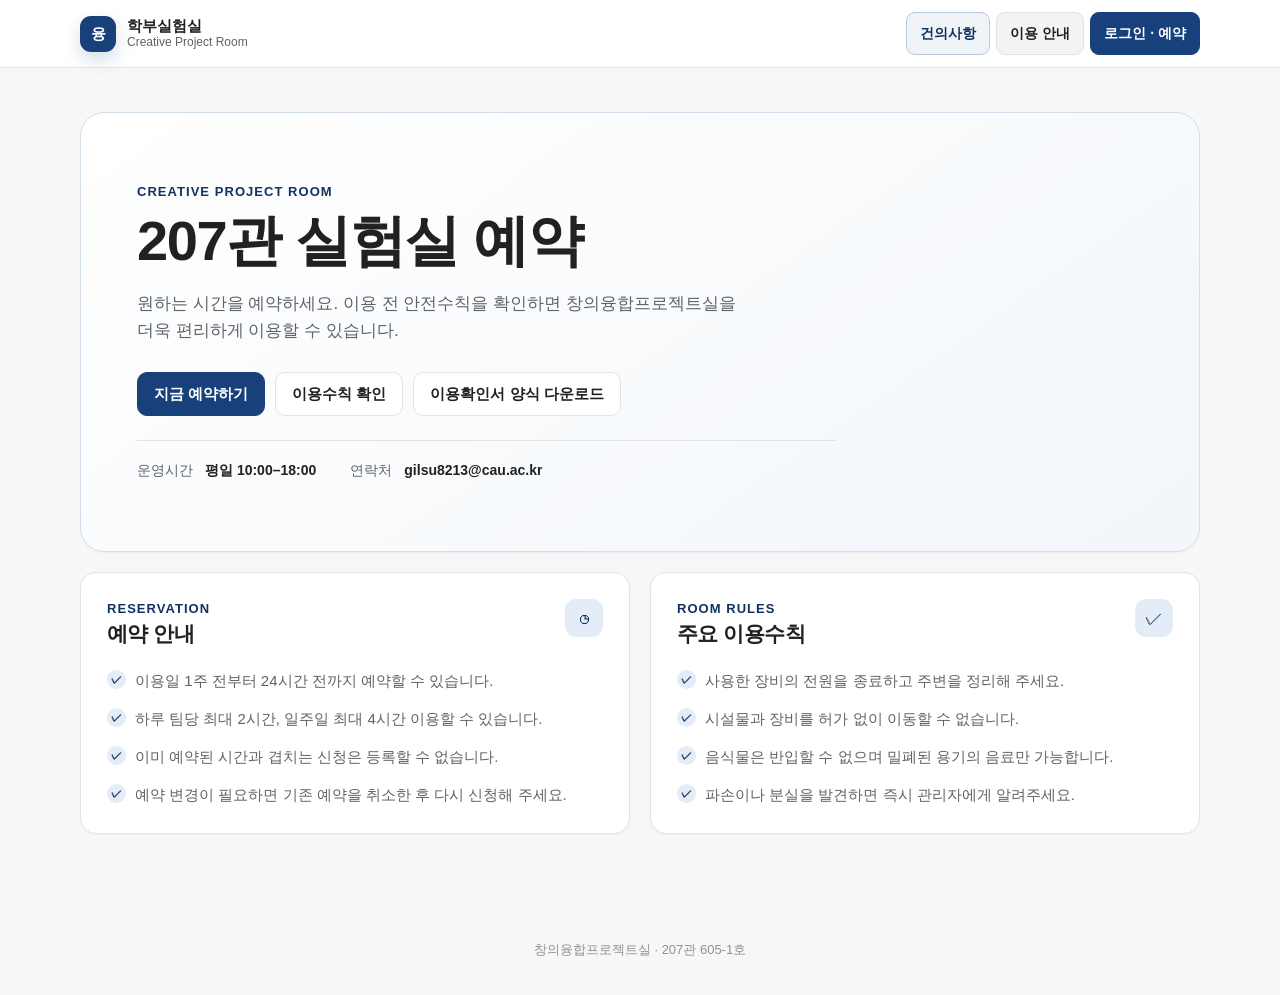
==== commit 57f2add2: "0813_2" ====
--- a/index.html
+++ b/index.html
@@ -8,7 +8,7 @@
     content="창의융합프로젝트실 이용 안내와 온라인 예약 서비스"
   >
   <title>창의융합프로젝트실</title>
-  <link rel="stylesheet" href="./styles/style.css?v=20260811-graduate-room-selection">
+  <link rel="stylesheet" href="./styles/style.css?v=20260813-home-info-layout">
 </head>
 <body>
   <header class="app-header">
@@ -46,24 +46,18 @@
             download="창의융합프로젝트실_이용확인서.hwp"
           >이용확인서 양식 다운로드</a>
         </div>
-      </div>
 
-      <aside class="room-panel" aria-label="호실 요약 정보">
-        <p class="eyebrow">Room information</p>
-        <div class="room-number">605-1호</div>
-        <p class="muted">207관 창의융합프로젝트실</p>
-
-        <div class="room-facts">
-          <div class="room-fact">
+        <div class="hero-contact" aria-label="운영 정보">
+          <div class="hero-contact-item">
             <span>운영시간</span>
             <strong>평일 10:00–18:00</strong>
           </div>
-          <div class="room-fact">
+          <div class="hero-contact-item">
             <span>연락처</span>
             <strong>gilsu8213@cau.ac.kr</strong>
           </div>
         </div>
-      </aside>
+      </div>
     </section>
 
     <div class="info-grid" id="rules">
--- a/styles/style.css
+++ b/styles/style.css
@@ -1334,9 +1334,8 @@
 .hero {
   display: grid;
   min-height: 440px;
-  grid-template-columns: minmax(0, 1.25fr) minmax(300px, 0.75fr);
-  align-items: center;
-  gap: 50px;
+  grid-template-columns: 1fr;
+  align-items: center;
   padding: 56px;
   overflow: hidden;
   border: 1px solid #d3deeb;
@@ -1366,40 +1365,26 @@
   gap: 10px;
 }
 
-.room-panel {
-  padding: 26px;
-  border: 1px solid rgba(255, 255, 255, 0.9);
-  border-radius: 20px;
-  background: rgba(255, 255, 255, 0.82);
-  box-shadow: 0 18px 45px rgba(18, 50, 95, 0.12);
-}
-
-.room-panel .room-number {
-  margin-bottom: 8px;
-  color: var(--brand-dark);
-  font-size: 38px;
-  font-weight: 900;
-  letter-spacing: -0.04em;
-}
-
-.room-facts {
-  display: grid;
+.hero-contact {
+  display: flex;
+  align-items: center;
+  flex-wrap: wrap;
+  gap: 18px 34px;
+  max-width: 700px;
+  margin-top: 24px;
+  padding-top: 18px;
+  border-top: 1px solid var(--border);
+}
+
+.hero-contact-item {
+  display: flex;
+  align-items: center;
   gap: 12px;
-  margin-top: 22px;
-}
-
-.room-fact {
-  display: flex;
-  align-items: center;
-  justify-content: space-between;
-  gap: 16px;
-  padding-top: 12px;
-  border-top: 1px solid var(--border);
   color: var(--text-soft);
   font-size: 14px;
 }
 
-.room-fact strong {
+.hero-contact-item strong {
   color: var(--text);
 }
 
@@ -2640,10 +2625,6 @@
     padding: 42px;
   }
 
-  .room-panel {
-    max-width: 520px;
-  }
-
   .admin-calendar-toolbar {
     flex-direction: column;
     align-items: flex-start;
@@ -2902,8 +2883,13 @@
     font-size: 38px;
   }
 
-  .room-panel {
-    padding: 20px;
+  .hero-contact {
+    display: grid;
+    gap: 12px;
+  }
+
+  .hero-contact-item {
+    justify-content: space-between;
   }
 
   .form-actions,
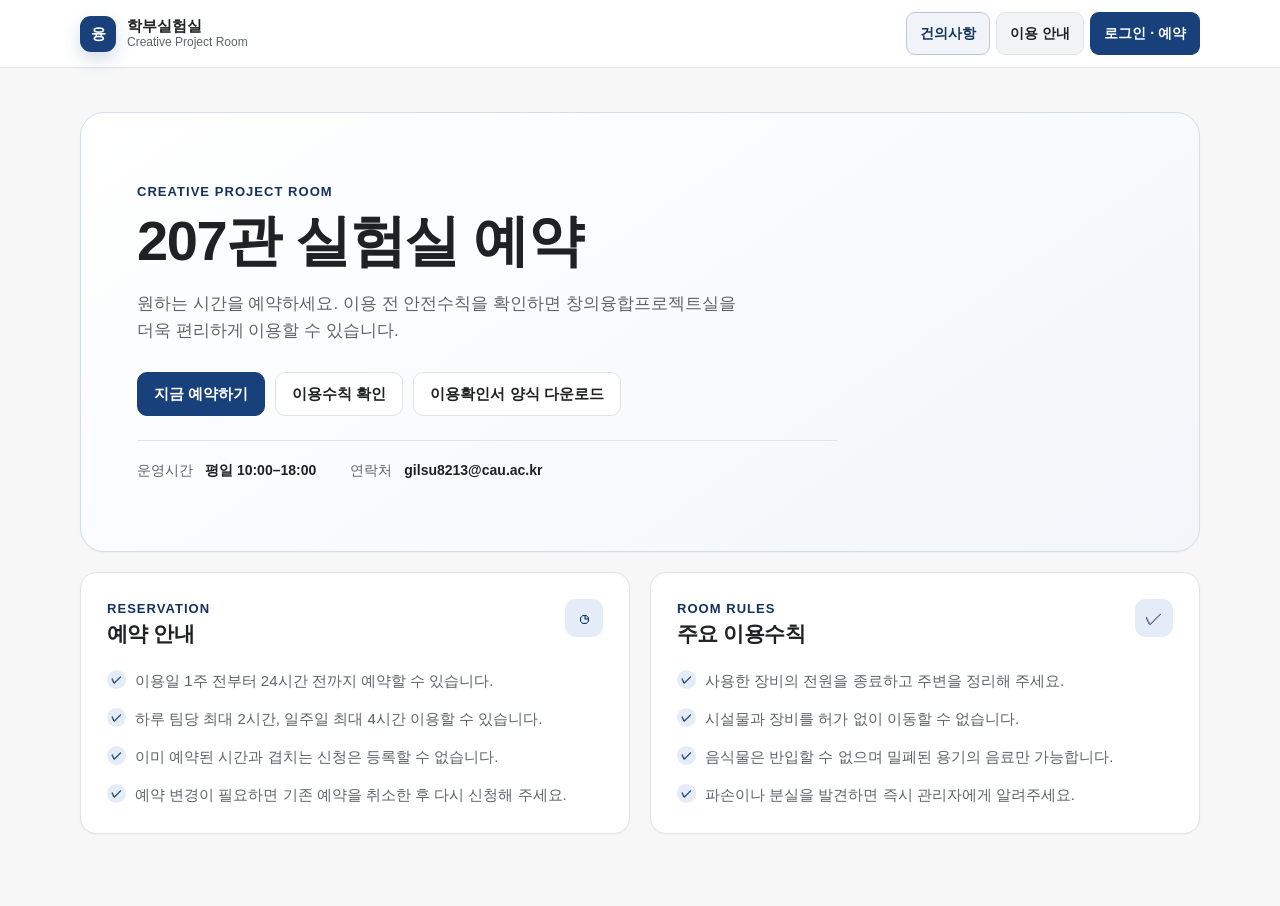
==== commit d0ea16cc: "Update index.html" ====
--- a/index.html
+++ b/index.html
@@ -97,8 +97,6 @@
     </div>
   </main>
 
-  <footer class="footer-note">
-    창의융합프로젝트실 · 207관 605-1호
-  </footer>
+  
 </body>
 </html>
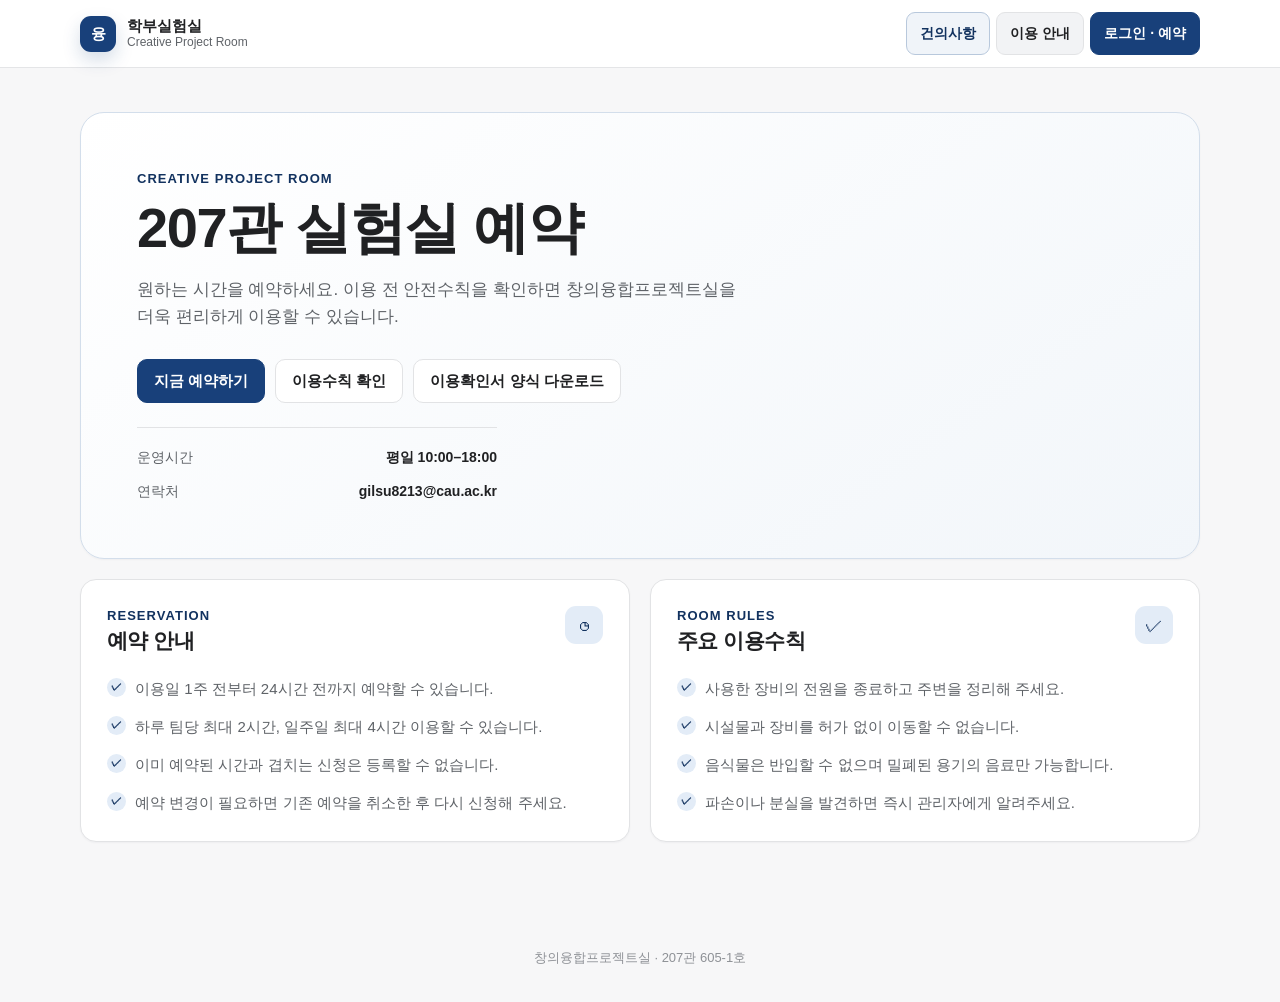
==== commit 93a27684: "0813_3" ====
--- a/index.html
+++ b/index.html
@@ -8,7 +8,7 @@
     content="창의융합프로젝트실 이용 안내와 온라인 예약 서비스"
   >
   <title>창의융합프로젝트실</title>
-  <link rel="stylesheet" href="./styles/style.css?v=20260813-home-info-layout">
+  <link rel="stylesheet" href="./styles/style.css?v=20260813-home-info-stacked">
 </head>
 <body>
   <header class="app-header">
@@ -97,6 +97,8 @@
     </div>
   </main>
 
-  
+  <footer class="footer-note">
+    창의융합프로젝트실 · 207관 605-1호
+  </footer>
 </body>
 </html>
--- a/styles/style.css
+++ b/styles/style.css
@@ -1366,11 +1366,9 @@
 }
 
 .hero-contact {
-  display: flex;
-  align-items: center;
-  flex-wrap: wrap;
-  gap: 18px 34px;
-  max-width: 700px;
+  display: grid;
+  gap: 12px;
+  width: min(100%, 360px);
   margin-top: 24px;
   padding-top: 18px;
   border-top: 1px solid var(--border);
@@ -1379,6 +1377,7 @@
 .hero-contact-item {
   display: flex;
   align-items: center;
+  justify-content: space-between;
   gap: 12px;
   color: var(--text-soft);
   font-size: 14px;
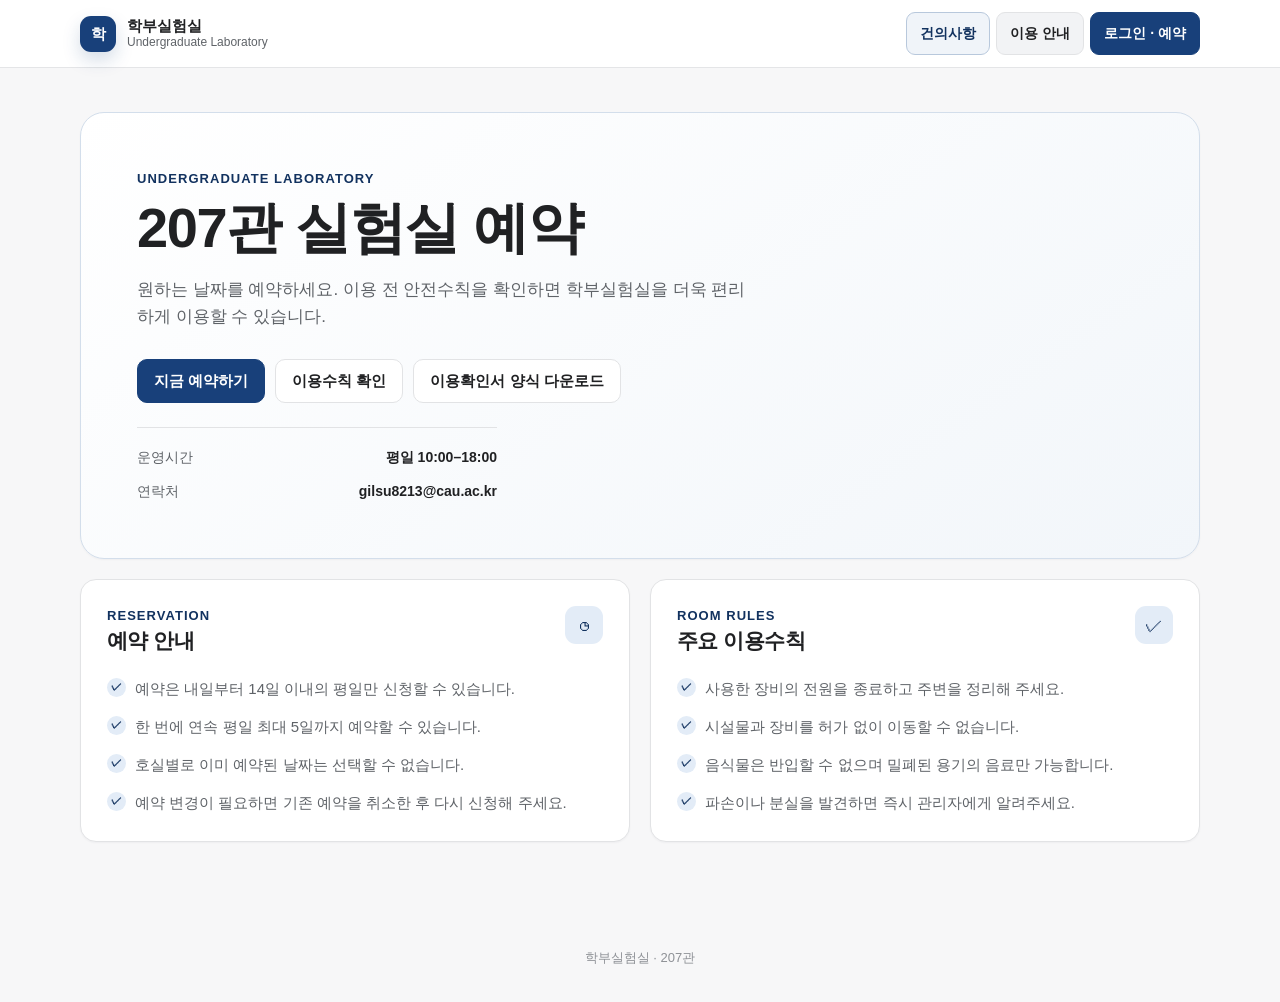
==== commit 85481913: "0813_10" ====
--- a/index.html
+++ b/index.html
@@ -5,18 +5,18 @@
   <meta name="viewport" content="width=device-width, initial-scale=1.0">
   <meta
     name="description"
-    content="창의융합프로젝트실 이용 안내와 온라인 예약 서비스"
+    content="학부실험실 이용 안내와 온라인 예약 서비스"
   >
-  <title>창의융합프로젝트실</title>
+  <title>학부실험실 예약</title>
   <link rel="stylesheet" href="./styles/style.css?v=20260813-home-info-stacked">
 </head>
 <body>
   <header class="app-header">
     <a class="brand" href="./index.html" aria-label="학부실험실 홈">
-      <span class="brand-mark" aria-hidden="true">융</span>
+      <span class="brand-mark" aria-hidden="true">학</span>
       <span class="brand-copy">
         <strong>학부실험실</strong>
-        <small>Creative Project Room</small>
+        <small>Undergraduate Laboratory</small>
       </span>
     </a>
 
@@ -30,11 +30,11 @@
   <main class="container">
     <section class="hero">
       <div class="hero-copy">
-        <p class="eyebrow">Creative Project Room</p>
+        <p class="eyebrow">Undergraduate Laboratory</p>
         <h1>207관 실험실 예약</h1>
         <p>
-          원하는 시간을 예약하세요. 이용 전 안전수칙을 확인하면
-          창의융합프로젝트실을 더욱 편리하게 이용할 수 있습니다.
+          원하는 날짜를 예약하세요. 이용 전 안전수칙을 확인하면
+          학부실험실을 더욱 편리하게 이용할 수 있습니다.
         </p>
 
         <div class="hero-actions">
@@ -42,8 +42,8 @@
           <a class="button button-secondary" href="#rules">이용수칙 확인</a>
           <a
             class="button button-secondary"
-            href="./forms/창의융합프로젝트실_이용확인서.hwp"
-            download="창의융합프로젝트실_이용확인서.hwp"
+            href="./forms/학부실험실_이용확인서.hwp"
+            download="학부실험실_이용확인서.hwp"
           >이용확인서 양식 다운로드</a>
         </div>
 
@@ -71,9 +71,9 @@
         </div>
 
         <ul class="rule-list">
-          <li>이용일 1주 전부터 24시간 전까지 예약할 수 있습니다.</li>
-          <li>하루 팀당 최대 2시간, 일주일 최대 4시간 이용할 수 있습니다.</li>
-          <li>이미 예약된 시간과 겹치는 신청은 등록할 수 없습니다.</li>
+          <li>예약은 내일부터 14일 이내의 평일만 신청할 수 있습니다.</li>
+          <li>한 번에 연속 평일 최대 5일까지 예약할 수 있습니다.</li>
+          <li>호실별로 이미 예약된 날짜는 선택할 수 없습니다.</li>
           <li>예약 변경이 필요하면 기존 예약을 취소한 후 다시 신청해 주세요.</li>
         </ul>
       </section>
@@ -98,7 +98,7 @@
   </main>
 
   <footer class="footer-note">
-    창의융합프로젝트실 · 207관 605-1호
+    학부실험실 · 207관
   </footer>
 </body>
 </html>
--- a/styles/style.css
+++ b/styles/style.css
@@ -604,6 +604,20 @@
   position: relative;
 }
 
+.calendar-range-inputs {
+  display: grid;
+  grid-template-columns: minmax(0, 1fr) 24px minmax(0, 1fr);
+  align-items: center;
+  gap: 8px;
+}
+
+.calendar-range-separator {
+  color: var(--text);
+  text-align: center;
+  font-size: 17px;
+  font-weight: 700;
+}
+
 .reservation-date-heading {
   display: flex;
   align-items: center;
@@ -664,6 +678,13 @@
   text-align: left;
 }
 
+.calendar-input span {
+  min-width: 0;
+  overflow: hidden;
+  text-overflow: ellipsis;
+  white-space: nowrap;
+}
+
 .calendar-input:hover,
 .calendar-input[aria-expanded="true"] {
   border-color: var(--brand);
@@ -696,9 +717,14 @@
 
 .room-picker {
   display: grid;
-  grid-template-columns: repeat(6, minmax(72px, 1fr));
   gap: 8px;
   margin-top: 8px;
+}
+
+.room-picker-row {
+  display: grid;
+  grid-template-columns: repeat(5, minmax(72px, 1fr));
+  gap: 8px;
 }
 
 .room-picker button {
@@ -748,6 +774,11 @@
   border-radius: 12px;
   background: #ffffff;
   box-shadow: var(--shadow-md);
+}
+
+.calendar-popover.align-end {
+  right: 0;
+  left: auto;
 }
 
 .calendar-popover[hidden] {
@@ -2664,10 +2695,6 @@
     grid-template-columns: repeat(5, minmax(48px, 1fr));
   }
 
-  .room-picker {
-    grid-template-columns: repeat(3, minmax(72px, 1fr));
-  }
-
   .reservation-date-picker {
     grid-template-columns: repeat(4, minmax(72px, 1fr));
   }
@@ -2806,8 +2833,24 @@
     grid-template-columns: repeat(5, minmax(44px, 1fr));
   }
 
-  .room-picker {
-    grid-template-columns: repeat(2, minmax(100px, 1fr));
+  .room-picker-row {
+    grid-template-columns: repeat(5, minmax(0, 1fr));
+    gap: 6px;
+  }
+
+  .room-picker button {
+    padding-inline: 4px;
+    font-size: 13px;
+  }
+
+  .calendar-range-inputs {
+    grid-template-columns: minmax(0, 1fr) 16px minmax(0, 1fr);
+    gap: 4px;
+  }
+
+  .calendar-input {
+    padding-inline: 8px;
+    font-size: 13px;
   }
 
   .participant-card {
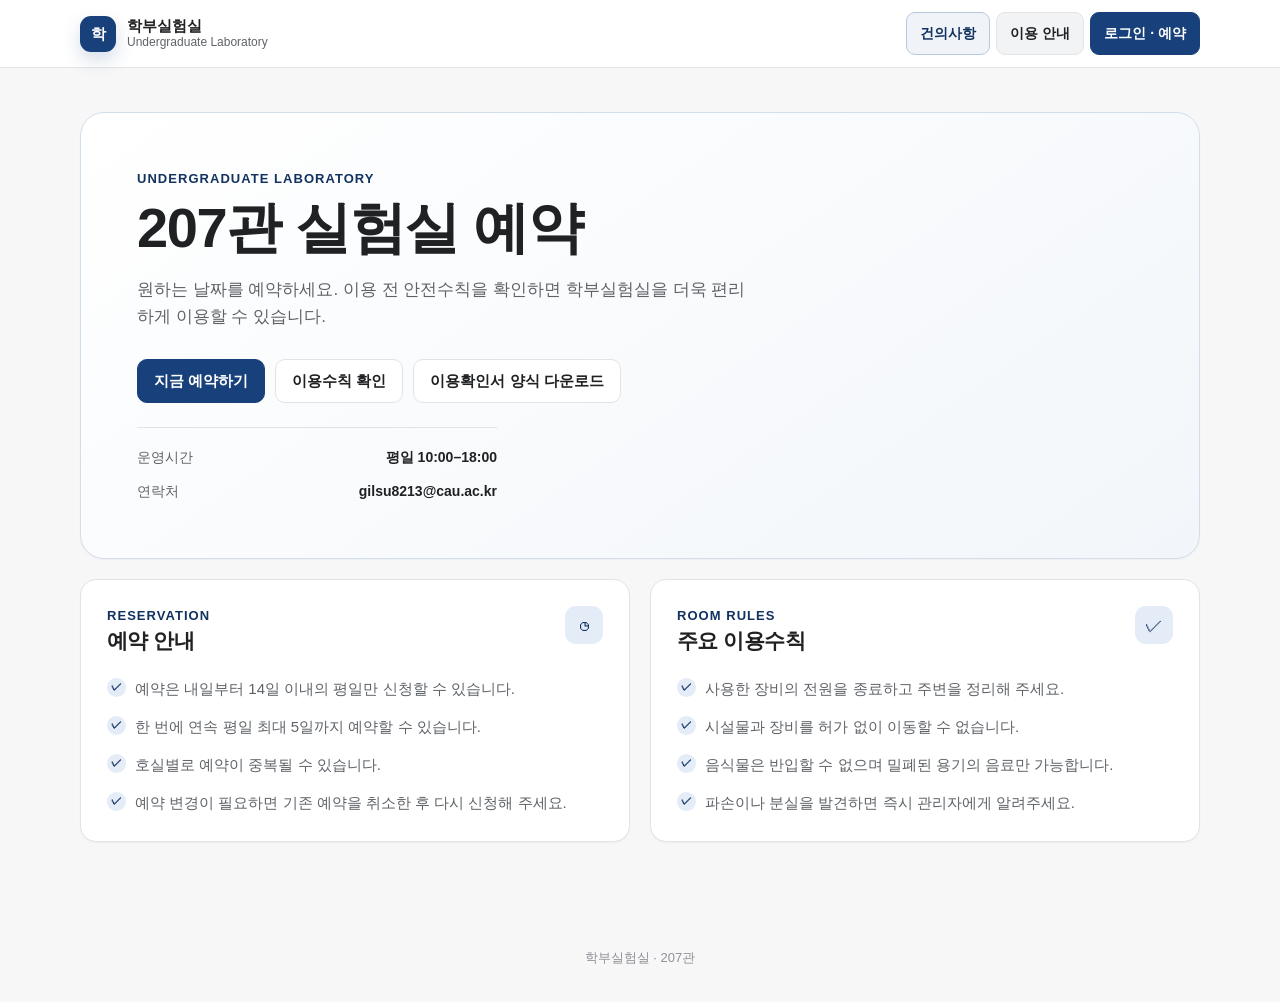
==== commit effa0788: "0825" ====
--- a/index.html
+++ b/index.html
@@ -73,7 +73,7 @@
         <ul class="rule-list">
           <li>예약은 내일부터 14일 이내의 평일만 신청할 수 있습니다.</li>
           <li>한 번에 연속 평일 최대 5일까지 예약할 수 있습니다.</li>
-          <li>호실별로 이미 예약된 날짜는 선택할 수 없습니다.</li>
+          <li>호실별로 예약이 중복될 수 있습니다.</li>
           <li>예약 변경이 필요하면 기존 예약을 취소한 후 다시 신청해 주세요.</li>
         </ul>
       </section>
--- a/styles/style.css
+++ b/styles/style.css
@@ -1674,6 +1674,179 @@
   justify-content: flex-end;
 }
 
+.sr-only {
+  position: absolute;
+  width: 1px;
+  height: 1px;
+  overflow: hidden;
+  padding: 0;
+  border: 0;
+  margin: -1px;
+  clip: rect(0, 0, 0, 0);
+  white-space: nowrap;
+}
+
+.daily-checkout-section {
+  margin-top: 22px;
+  padding-top: 22px;
+  border-top: 1px solid var(--border);
+}
+
+.daily-checkout-heading {
+  display: flex;
+  align-items: flex-end;
+  justify-content: space-between;
+  gap: 20px;
+  margin-bottom: 14px;
+}
+
+.daily-checkout-heading h3,
+.daily-checkout-heading p {
+  margin-bottom: 0;
+}
+
+.daily-checkout-heading > p {
+  max-width: 520px;
+  color: var(--text-soft);
+  font-size: 13px;
+  text-align: right;
+}
+
+.daily-checkout-setup-note {
+  margin-bottom: 12px;
+  padding: 11px 13px;
+  border: 1px solid #fedf89;
+  border-radius: 10px;
+  color: var(--warning);
+  background: var(--warning-soft);
+  font-size: 13px;
+  font-weight: 700;
+}
+
+.daily-checkout-grid {
+  display: grid;
+  grid-template-columns: repeat(auto-fit, minmax(190px, 1fr));
+  gap: 12px;
+}
+
+.daily-checkout-card {
+  display: flex;
+  min-width: 0;
+  flex-direction: column;
+  gap: 14px;
+  padding: 16px;
+  border: 1px solid var(--border);
+  border-radius: 13px;
+  background: var(--surface);
+}
+
+.daily-checkout-card.is-today {
+  border-color: var(--brand);
+  box-shadow: 0 0 0 2px rgba(24, 64, 122, 0.08);
+}
+
+.daily-checkout-card.is-completed {
+  border-color: #cbd9ea;
+  background: #f4f7fb;
+}
+
+.daily-checkout-card.is-disabled {
+  background: var(--surface-soft);
+}
+
+.daily-checkout-card-heading {
+  display: flex;
+  min-height: 44px;
+  align-items: flex-start;
+  justify-content: space-between;
+  gap: 8px;
+}
+
+.daily-checkout-card-heading > strong {
+  min-width: 0;
+  font-size: 14px;
+  line-height: 1.45;
+}
+
+.daily-checkout-card fieldset {
+  min-width: 0;
+  padding: 0;
+  border: 0;
+  margin: 0;
+}
+
+.daily-checkout-rules {
+  display: grid;
+  gap: 8px;
+}
+
+.daily-checkout-rule {
+  display: flex;
+  min-height: 38px;
+  align-items: flex-start;
+  gap: 8px;
+  padding: 9px 10px;
+  border: 1px solid var(--border);
+  border-radius: 9px;
+  background: var(--surface-soft);
+  color: var(--text-soft);
+  font-size: 12px;
+  font-weight: 650;
+  line-height: 1.45;
+}
+
+.daily-checkout-card.is-today .daily-checkout-rule {
+  background: var(--surface);
+  cursor: pointer;
+}
+
+.daily-checkout-rule input {
+  width: 16px;
+  height: 16px;
+  flex: 0 0 auto;
+  margin: 1px 0 0;
+  accent-color: var(--brand);
+}
+
+.daily-checkout-card fieldset:disabled .daily-checkout-rule {
+  color: var(--text-faint);
+}
+
+.daily-checkout-button {
+  width: 100%;
+  margin-top: auto;
+}
+
+.daily-checkout-button:disabled {
+  border-color: var(--border-strong);
+  color: var(--text-faint);
+  background: #e8eaed;
+  cursor: not-allowed;
+  opacity: 1;
+}
+
+.daily-checkout-card.is-completed .daily-checkout-button:disabled {
+  border-color: var(--brand-soft);
+  color: var(--brand-dark);
+  background: var(--brand-soft);
+}
+
+@media (max-width: 720px) {
+  .daily-checkout-heading {
+    display: grid;
+    align-items: start;
+    gap: 6px;
+  }
+
+  .daily-checkout-heading > p {
+    text-align: left;
+  }
+
+  .daily-checkout-grid {
+    grid-template-columns: 1fr;
+  }
+}
+
 /* Suggestions */
 .suggestion-layout {
   display: grid;
@@ -2292,6 +2465,66 @@
   font-weight: 700;
 }
 
+.admin-date-edit-form {
+  padding: 16px;
+  border: 1px solid #d3deeb;
+  border-radius: 11px;
+  background: var(--surface-accent);
+}
+
+.admin-date-edit-fields {
+  display: grid;
+  grid-template-columns: minmax(0, 1fr) auto minmax(0, 1fr) auto;
+  align-items: end;
+  gap: 10px;
+}
+
+.admin-date-edit-fields label {
+  display: grid;
+  gap: 7px;
+  min-width: 0;
+}
+
+.admin-date-edit-fields label > span {
+  color: var(--text-soft);
+  font-size: 12px;
+  font-weight: 800;
+}
+
+.admin-date-edit-fields input {
+  width: 100%;
+  min-height: 42px;
+  background: var(--surface);
+}
+
+.admin-date-edit-fields button {
+  min-height: 42px;
+  white-space: nowrap;
+}
+
+.admin-date-edit-separator {
+  align-self: end;
+  padding-bottom: 10px;
+  color: var(--text-soft);
+  font-weight: 800;
+}
+
+.admin-date-edit-help {
+  margin: 10px 0 0;
+  color: var(--text-soft);
+  font-size: 12px;
+  line-height: 1.6;
+}
+
+.admin-date-edit-message {
+  min-height: 0;
+  margin: 8px 0 0;
+}
+
+.admin-date-edit-message:empty {
+  display: none;
+}
+
 .admin-upload-status-grid {
   display: grid;
   grid-template-columns: repeat(2, minmax(0, 1fr));
@@ -2803,6 +3036,15 @@
     width: 100%;
   }
 
+  .admin-date-edit-fields {
+    grid-template-columns: minmax(0, 1fr) auto minmax(0, 1fr);
+  }
+
+  .admin-date-edit-fields button {
+    grid-column: 1 / -1;
+    width: 100%;
+  }
+
   .document-status-pair {
     grid-template-columns: 1fr;
   }
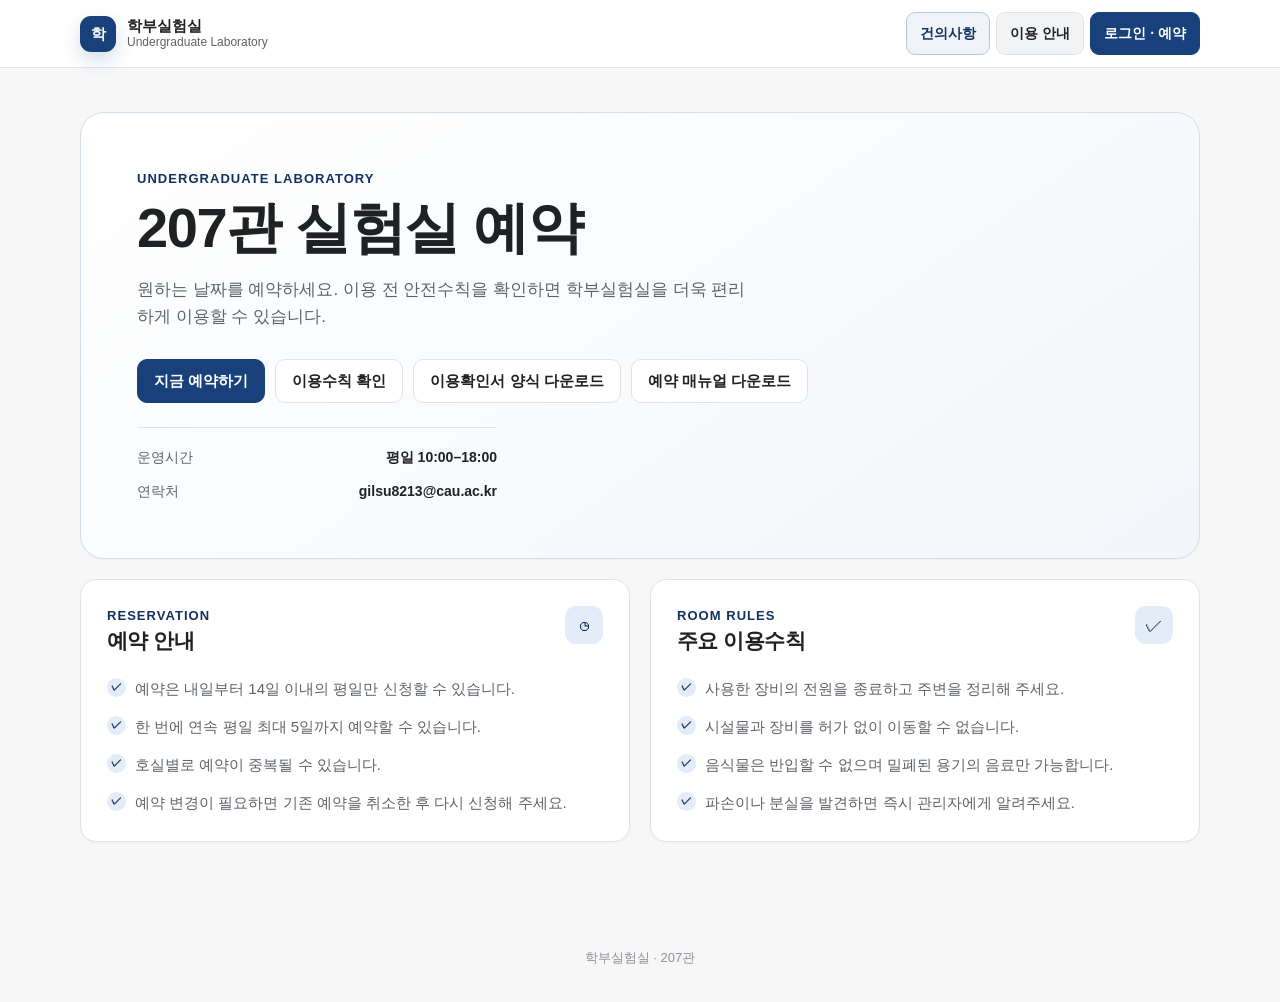
==== commit b8e79396: "0825_4" ====
--- a/index.html
+++ b/index.html
@@ -45,6 +45,11 @@
             href="./forms/학부실험실_이용확인서.hwp"
             download="학부실험실_이용확인서.hwp"
           >이용확인서 양식 다운로드</a>
+          <a
+            class="button button-secondary"
+            href="./forms/학부실험실_예약매뉴얼.pdf"
+            download="학부실험실_예약매뉴얼.pdf"
+          >예약 매뉴얼 다운로드</a>
         </div>
 
         <div class="hero-contact" aria-label="운영 정보">
--- a/styles/style.css
+++ b/styles/style.css
@@ -1556,7 +1556,7 @@
 
 .reservation-meta {
   display: grid;
-  grid-template-columns: repeat(4, minmax(0, 1fr));
+  grid-template-columns: repeat(3, minmax(0, 1fr));
   gap: 12px;
   margin: 18px 0;
 }
@@ -1582,9 +1582,13 @@
 
 .workflow-grid {
   display: grid;
-  grid-template-columns: repeat(3, minmax(0, 1fr));
+  grid-template-columns: repeat(2, minmax(0, 1fr));
   gap: 14px;
   margin-top: 22px;
+}
+
+.workflow-grid.is-single-panel {
+  grid-template-columns: 1fr;
 }
 
 .workflow-panel {
@@ -2527,7 +2531,7 @@
 
 .admin-upload-status-grid {
   display: grid;
-  grid-template-columns: repeat(2, minmax(0, 1fr));
+  grid-template-columns: 1fr;
   gap: 12px;
 }
 
@@ -2675,12 +2679,6 @@
   font-size: 11px;
 }
 
-.admin-certificate-note {
-  flex-basis: 100%;
-  color: var(--danger-dark);
-  font-size: 11px;
-}
-
 .admin-report-panel {
   display: grid;
   gap: 14px;
@@ -2708,7 +2706,7 @@
 
 .admin-participant-table {
   width: 100%;
-  min-width: 680px;
+  min-width: 520px;
   border-collapse: collapse;
   font-size: 13px;
 }
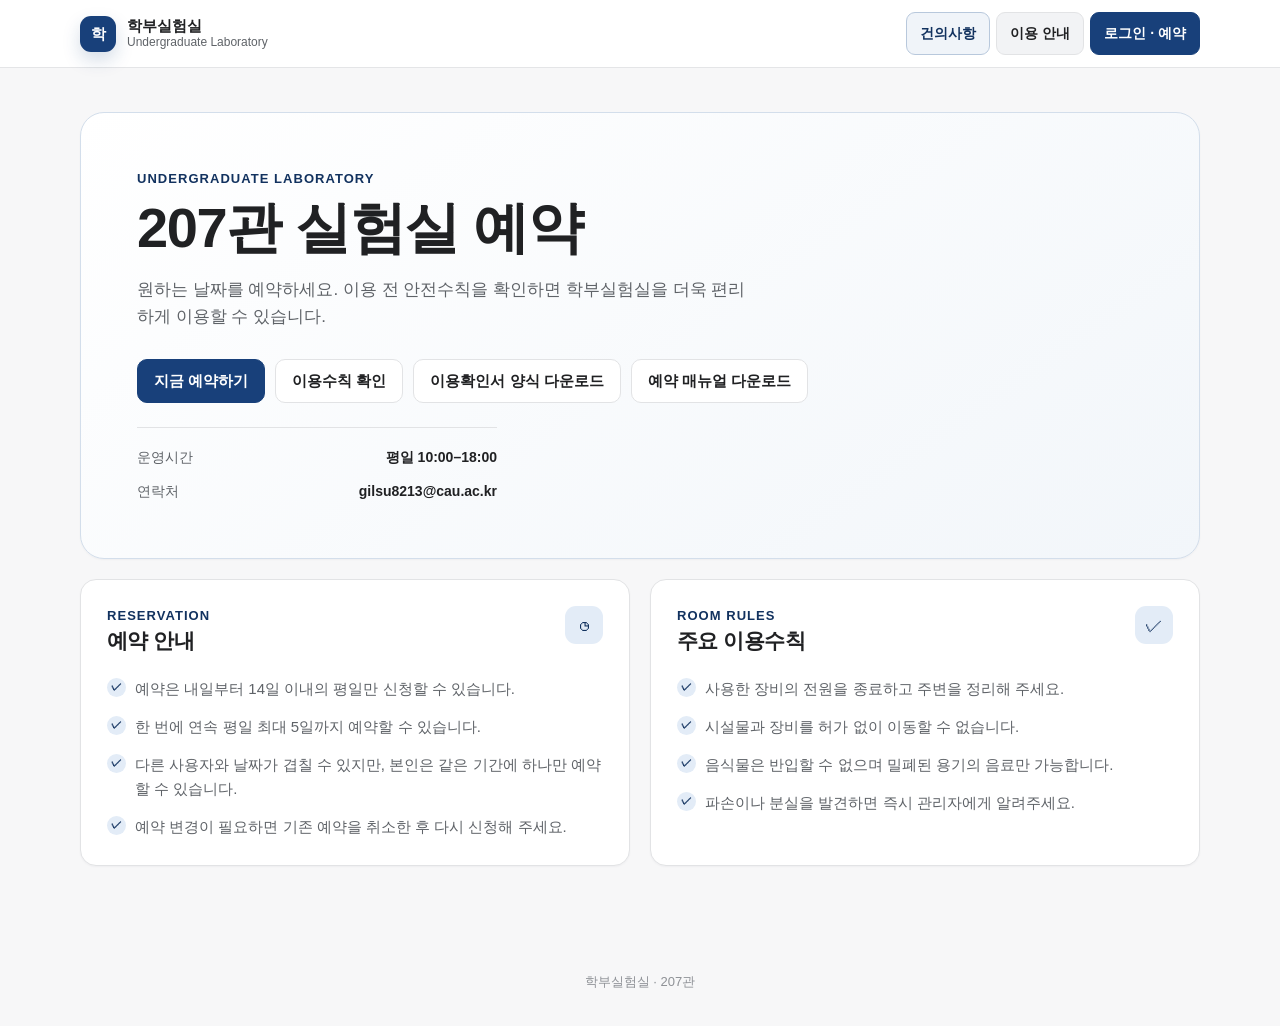
==== commit 27e71eeb: "0825" ====
--- a/index.html
+++ b/index.html
@@ -78,7 +78,7 @@
         <ul class="rule-list">
           <li>예약은 내일부터 14일 이내의 평일만 신청할 수 있습니다.</li>
           <li>한 번에 연속 평일 최대 5일까지 예약할 수 있습니다.</li>
-          <li>호실별로 예약이 중복될 수 있습니다.</li>
+          <li>다른 사용자와 날짜가 겹칠 수 있지만, 본인은 같은 기간에 하나만 예약할 수 있습니다.</li>
           <li>예약 변경이 필요하면 기존 예약을 취소한 후 다시 신청해 주세요.</li>
         </ul>
       </section>
